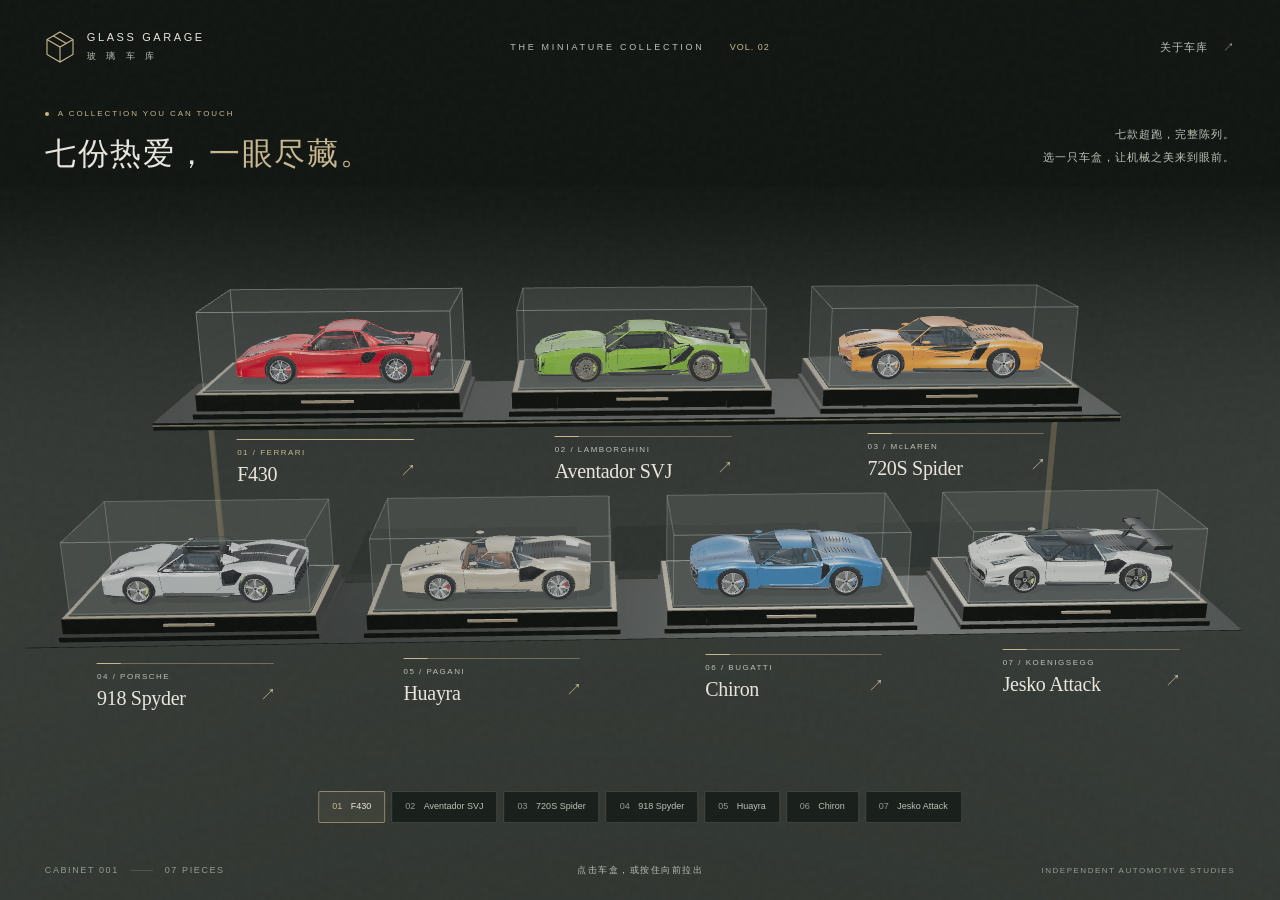
==== index.html @ 68566d53 "Publish Glass Garage v6 static website" ====
<!doctype html>
<html lang="zh-CN">
<head>
  <meta charset="utf-8"><meta name="viewport" content="width=device-width,initial-scale=1">
  <meta name="theme-color" content="#111413">
  <meta name="description" content="七辆超跑同时陈列在玻璃收藏柜。抽出任意车盒，亲手打开车门、探索机械之心与车型专属机构。">
  <title>玻璃车库 · GLASS GARAGE</title>
  <link rel="stylesheet" href="./style.css">
  <link rel="stylesheet" href="./experience.css">
  <link rel="stylesheet" href="./play.css">
  <script type="importmap">{"imports":{"three":"./vendor/three/build/three.module.js","three/addons/":"./vendor/three/examples/jsm/"}}</script>
</head>
<body data-mode="gallery">
  <main id="stage" aria-label="玻璃车盒三维收藏柜"></main>
  <div class="grain" aria-hidden="true"></div>
  <header class="topbar">
    <a class="brand" href="#" id="brand-home" aria-label="返回收藏柜"><svg width="30" height="34" viewBox="0 0 30 34" fill="none" aria-hidden="true"><path d="M15 2 28 9.5v15L15 32 2 24.5v-15L15 2Z M2 9.5 15 17l13-7.5M15 17v15M8.5 6l13 7.5" stroke="currentColor" stroke-width="1.1"/></svg><span>GLASS GARAGE<small>玻 璃 车 库</small></span></a>
    <div class="collection-title">THE MINIATURE COLLECTION <span>VOL. 02</span></div>
    <button id="about-button" class="text-button">关于车库 <span>↗</span></button>
  </header>
  <section class="intro" id="intro">
    <p class="eyebrow"><span class="live-dot"></span> A COLLECTION YOU CAN TOUCH</p>
    <h1>七份热爱，<span>一眼尽藏。</span></h1>
    <p class="intro-copy">七款超跑，完整陈列。<br>选一只车盒，让机械之美来到眼前。</p>
    <div class="intro-rule"></div>
    <p class="collection-count"><b>07</b><span>款已入藏车模<br><small>手工构建 · 自由探索</small></span></p>
  </section>
  <div id="case-labels" class="case-labels" aria-label="选择收藏车盒">
    <button class="case-label" data-car="f430" aria-label="拉出 Ferrari F430 车盒"><span class="case-number">01 / FERRARI</span><strong>F430</strong><span class="case-action">拉出车盒 <i>↗</i></span></button>
    <button class="case-label" data-car="svj" aria-label="拉出 Aventador SVJ 车盒"><span class="case-number">02 / LAMBORGHINI</span><strong>Aventador SVJ</strong><span class="case-action">拉出车盒 <i>↗</i></span></button>
  </div>
  <nav class="mobile-picker" aria-label="快捷定位收藏车盒"><button data-browse="f430" class="selected">01 <span>F430</span></button><button data-browse="svj">02 <span>Aventador SVJ</span></button></nav>
  <nav id="gallery-paging" class="gallery-paging" aria-label="选择收藏车盒" hidden><button id="page-prev" aria-label="上一辆">←</button><span id="mobile-car-name">F430</span><output id="page-status" aria-live="polite">01 / 07</output><button id="page-next" aria-label="下一辆">→</button></nav>
  <button class="mobile-pull primary" id="mobile-pull">拉出这只车盒 <span>↗</span></button>
  <section class="exhibit-heading" id="exhibit-heading" hidden>
    <button id="return-button" class="return-button">← <span>放回车盒</span></button>
    <p id="car-brand" class="eyebrow"></p><h2 id="car-title"></h2>
    <p id="car-description"></p>
    <dl class="car-facts" id="car-facts"></dl>
  </section>
  <section class="controls" id="controls" aria-label="车模交互" hidden>
    <div class="controls-heading"><span>细节，值得亲手打开。</span><button id="reset-car" class="text-button">复位 ↺</button></div>
    <div id="part-controls" class="part-controls"></div>
    <details id="motion-details" class="motion-details"><summary>慢看机构 · 拖动与暂停</summary><div class="motion-select"><label for="motion-part">观察部件</label><select id="motion-part"></select><button id="motion-pause">暂停</button></div><label class="motion-progress" for="motion-progress">开合进度 <output id="motion-value">0%</output></label><input id="motion-progress" type="range" min="0" max="100" step="0.1" value="0" aria-label="所选部件开合进度"></details>
    <div class="controls-row"><button id="light-toggle" aria-pressed="false">灯光 <span class="switch" aria-hidden="true"></span></button><button id="open-all">全部打开 ↗</button></div>
    <div class="paint-row"><span>展示配色</span><div id="paint-controls"></div></div>
  </section>
  <div class="view-controls" id="view-controls" hidden><span>观察视角</span><button data-view="hero" class="selected" aria-pressed="true">全貌</button><button data-view="side" aria-pressed="false">侧面</button><button data-view="rear" aria-pressed="false">尾部</button><button data-view="engine" aria-pressed="false">发动机</button><button data-view="cabin" aria-pressed="false">座舱</button></div>
  <nav id="experience-nav" class="experience-nav" aria-label="F430 探索方式" hidden>
    <button data-section="car" aria-pressed="true">自由赏车</button><button data-section="history" aria-pressed="false">车型故事</button><button data-section="engine" aria-pressed="false">机械之心</button><button data-section="lab" aria-pressed="false">专属玩法</button>
  </nav>
  <section id="story-panel" class="topic-panel story-panel" aria-label="F430 车型故事" hidden>
    <p class="eyebrow">THE F430 STORY</p>
    <div id="story-tabs" class="story-tabs" aria-label="故事章节"></div>
    <div class="story-meta"><span id="story-year"></span><span id="story-counter"></span></div>
    <h3 id="story-title"></h3><p id="story-copy" class="topic-copy"></p>
    <details id="story-aero" class="story-aero" data-aero-mode="drag" hidden>
      <summary>亲手切换 ALA 气流</summary>
      <div id="aero-controls" class="aero-controls" aria-label="ALA 概念工况">
        <button data-aero="drag" aria-pressed="true">低阻</button><button data-aero="downforce" aria-pressed="false">下压力</button><button data-aero="corner" aria-pressed="false">弯道</button>
      </div>
      <svg id="aero-diagram" viewBox="0 0 280 160" role="img" aria-label="ALA 气路概念示意">
        <defs><marker id="aero-arrow" viewBox="0 0 6 6" refX="5" refY="3" markerWidth="5" markerHeight="5" orient="auto"><path d="M0 0L6 3L0 6" fill="currentColor"/></marker></defs>
        <path class="aero-body" d="M45 54L76 43L126 43L159 48L213 47L237 57L237 96L213 106L159 105L126 111L76 111L45 100Z"/>
        <path class="aero-glass" d="M104 49L150 52L168 65L168 89L150 102L104 105L92 91L92 62Z"/>
        <path class="aero-wheel" d="M73 40H101M73 114H101M194 40H221M194 114H221"/>
        <path class="aero-wing" d="M224 38V116M48 53V101"/>
        <path class="aero-flow aero-front" d="M8 77H80" marker-end="url(#aero-arrow)"/>
        <path class="aero-flow aero-left" d="M172 62H262" marker-end="url(#aero-arrow)"/>
        <path class="aero-flow aero-right" d="M172 92H262" marker-end="url(#aero-arrow)"/>
        <g class="aero-load aero-load-left"><circle cx="224" cy="25" r="7"/><path d="M220 25H228M224 21V29"/></g>
        <g class="aero-load aero-load-right"><circle cx="224" cy="129" r="7"/><path d="M220 129H228M224 125V133"/></g>
        <text x="42" y="154">车头</text><text x="170" y="154">尾翼左右气路</text>
      </svg>
      <p id="aero-state" class="aero-state"></p><h4 id="aero-title"></h4><p id="aero-copy" class="topic-copy"></p>
      <p class="aero-note">俯视气路概念示意；金色 ⊕ 表示下压力作用增强。箭头不表示流速、压力或真实控制时序。尾翼主体保持固定。</p>
    </details>
    <div id="story-family" class="story-family" hidden></div>
    <div class="story-bottom"><div id="story-sources" class="topic-sources"></div><button id="story-next" class="text-button">下一章 →</button></div>
  </section>
  <div id="engine-labels" class="engine-labels" aria-label="发动机部件热点" hidden></div>
  <div id="engine-caption" class="engine-caption" hidden><span class="eyebrow">ENGINE STUDY / 01</span><p>旋转，靠近，认识它的每一次呼吸。</p></div>
  <section id="engine-panel" class="topic-panel engine-panel" aria-label="F430 发动机专题" hidden>
    <div class="engine-panel-title"><span class="eyebrow">THE MECHANICAL HEART</span><button id="engine-home-view" class="text-button">视角复位 ↺</button></div>
    <div class="engine-mode-tabs" aria-label="发动机展示模式"><button data-engine-mode="exterior" aria-pressed="true">外观鉴赏</button><button data-engine-mode="internal" aria-pressed="false">V8 工作原理</button><button data-engine-mode="assembly" aria-pressed="false">拆装台</button></div>
    <div id="engine-exterior-info">
      <h3>一台发动机，逐件认识。</h3><div id="engine-hotspot-list" class="engine-hotspot-list"></div>
      <h4 id="hotspot-title"></h4><p id="hotspot-copy" class="topic-copy"></p>
      <p class="engine-specs">90° V8 <i>·</i> 4,308 cm³ <i>·</i> 自然吸气</p>
    </div>
    <div id="engine-internal-info" hidden>
      <div class="engine-playback"><button id="engine-play" class="engine-play" aria-pressed="false">▶ 开始演示</button><label class="speed-label">演示速度<select id="engine-speed" aria-label="教学演示速度"><option value="normal">标准教学速度</option><option value="slow">慢速观察</option></select></label></div>
      <div class="angle-heading"><label for="engine-angle">曲轴转角</label><output id="engine-angle-value" for="engine-angle">0° / 720°</output></div>
      <input id="engine-angle" class="engine-angle" type="range" min="0" max="720" step="1" value="0" aria-label="曲轴转角，0 到 720 度">
      <div class="cylinder-heading"><span>选择气缸</span><span>左列 / 右列</span></div><div id="cylinder-buttons" class="cylinder-buttons"></div>
      <div id="cycle-status" class="cycle-status"><span id="cycle-dot"></span><strong id="cycle-title"></strong><span id="cycle-phase"></span></div>
      <p id="cycle-copy" class="topic-copy"></p>
      <div id="cycle-legend" class="cycle-legend"><span style="--stage-color:#f2aa54">做功</span><span style="--stage-color:#e36e70">排气</span><span style="--stage-color:#64b7ec">进气</span><span style="--stage-color:#a79aea">压缩</span></div>
      <details class="engine-learning"><summary>读懂这台 V8</summary><p>两列气缸各四个，夹角为 90°。活塞的往复运动经连杆传给曲轴；平面曲轴的曲拐位于同一平面。曲轴转两圈，每个气缸完成一次四冲程，凸轮轴转一圈。</p><p>92 mm 缸径、81 mm 行程取自车型资料。连杆长度、气缸编号与点火顺序采用教学设定；配气使用简化理想时序，颜色表示工作过程。</p></details>
      <p class="teaching-note">教学缸号与示例点火顺序 · 过程示意</p>
    </div>
    <div id="engine-assembly-info" hidden>
      <div class="assembly-heading"><p class="eyebrow">BUILD / UNDERSTAND</p><button id="assembly-reset" class="text-button">全部复位 ↺</button></div>
      <h3>亲手拆开，再装回去。</h3><p class="topic-copy">点选模块或三维部件，按结构顺序拆下，再逆序装回。</p>
      <div class="assembly-progress"><span id="assembly-count">0 / 4 已拆下</span><span id="assembly-next"></span></div>
      <div id="assembly-modules" class="assembly-modules" aria-label="拆装模块"></div>
      <h4 id="assembly-title"></h4><p id="assembly-copy" class="topic-copy"></p>
      <div class="assembly-actions"><button id="assembly-remove">拆下所选模块 ↗</button><button id="assembly-install">装回所选模块 ↙</button></div>
      <p id="assembly-message" class="assembly-message" role="status" aria-live="polite"></p>
      <div class="angle-heading"><label for="assembly-spread">展开预览 · 收拢后试转</label><output id="assembly-spread-value" for="assembly-spread">0%</output></div>
      <input id="assembly-spread" class="engine-angle" type="range" min="0" max="100" step="1" value="0" aria-label="模块展开预览">
      <button id="assembly-test" class="assembly-test">试转装配后的机构 →</button>
      <p class="teaching-note">教学模块拆装，省略紧固件及实际维修工序。部件拆下时机构暂停，装回后可进入工作原理试转。</p>
    </div>
    <div id="engine-topic-error" class="topic-error" role="status" hidden><p>发动机资产暂时没有载入，请重试。</p><button id="engine-retry" class="primary">重新载入</button></div>
    <div id="engine-topic-loading" class="topic-loading" role="status" hidden>正在准备发动机展台…</div>
    <div class="topic-sources engine-sources"><a href="https://www.allcarcentral.com/Ferrari_pdf/Ferrari_f430-2009.pdf" target="_blank" rel="noopener">参数来源 ↗</a><a href="https://kurumacatalog.com/wp-content/uploads/2021/01/2005_Ferrari_F430_catalog.pdf" target="_blank" rel="noopener">技术资料 ↗</a></div>
  </section>
  <section id="lab-panel" class="topic-panel lab-panel" aria-label="车型专属实验" hidden>
    <div class="lab-heading"><span id="lab-eyebrow" class="eyebrow">VEHICLE LAB</span><button id="lab-home-view" class="text-button">视角复位 ↺</button></div>
    <h3 id="lab-title"></h3><p id="lab-intro" class="topic-copy"></p>
    <div id="lab-topic-loading" class="topic-loading" role="status" hidden>正在准备互动机构…</div>
    <div id="lab-topic-error" class="topic-error" role="status" hidden><p>实验模块暂时没有载入，请重试。</p><button id="lab-retry" class="primary">重新载入</button></div>
    <div id="lab-ready" hidden>
      <div id="lab-controls" class="lab-controls"></div>
      <dl class="lab-readouts" id="lab-readouts" aria-label="实验反馈"></dl>
      <h4 id="lab-result-title"></h4><p id="lab-result-copy" class="topic-copy"></p>
      <div class="lab-actions"><button id="lab-play" class="engine-play" aria-pressed="false">▶ 观察运动</button><button id="lab-reset" class="text-button">实验复位 ↺</button></div>
      <p id="lab-note" class="teaching-note"></p>
      <div id="lab-sources" class="topic-sources engine-sources"></div>
    </div>
  </section>
  <div id="lab-caption" class="engine-caption" hidden><span class="eyebrow">SCHEMATIC CHASSIS / STUDY</span><p>转动视角，观察你的每一次选择。</p></div>
  <div class="pull-cue" id="pull-cue" hidden><span></span><p>向下拉出 · 松手打开</p></div>
  <div class="loading" id="loading" role="status"><span class="loading-orbit"></span><span id="loading-text">正在陈列车盒</span><small id="loading-progress"></small></div>
  <div class="notice" id="notice" role="status" aria-live="polite"></div>
  <div class="scene-error" id="scene-error" hidden><h2>车模暂时没有载入</h2><p id="error-text"></p><button id="retry-button" class="primary">重新载入</button></div>
  <footer class="bottom-bar"><span class="footer-index">CABINET 001 <i></i> <span id="footer-count">07 PIECES</span></span><span id="gesture-hint">点击车盒，或按住向前拉出</span><span class="edition">INDEPENDENT AUTOMOTIVE STUDIES</span></footer>
  <dialog id="about-dialog"><button class="dialog-close" id="close-about" aria-label="关闭">×</button><p class="eyebrow">ABOUT THE COLLECTION</p><h2>把车库，缩小成一份珍藏。</h2><p>玻璃车库是一座独立制作的互动模型收藏室。七只车盒，每辆车都有自己的机械主题。选中车盒，抽出底座；每一次旋转、开门与机构演示，都由你掌握。</p><div class="about-steps"><span><b>01</b>挑选车盒</span><span><b>02</b>拉出与揭盖</span><span><b>03</b>探索与放回</span></div><p class="about-small">模型依公开比例独立构建，属于展示性近似，并非厂方工程模型。展示配色为观赏选项。未公开的机构尺寸、轨迹和控制标定采用教学示意；各专题提供原厂资料来源。</p><a href="./credits.html" class="text-link" target="_blank" rel="noopener">模型与资料说明 ↗</a></dialog>
  <script type="module" src="./app.js"></script>
</body>
</html>
---- style.css ----
@charset "UTF-8";

:root {
  color-scheme: dark;
  --paper: #e8e5dc;
  --muted: #bdc1b6;
  --quiet: #939c91;
  --gold: #c8b78e;
  --line: rgba(205, 200, 178, .2);
  --glass: rgba(23, 29, 26, .78);
  --ease: cubic-bezier(.2, .7, .25, 1);
  font-family: "Microsoft YaHei", "PingFang SC", "Noto Sans CJK SC", Arial, sans-serif;
  font-synthesis: none;
  font-weight: 400;
  color: var(--paper);
  background: #111713;
}

*, *::before, *::after { box-sizing: border-box; }
html, body { margin: 0; width: 100%; height: 100%; overflow: hidden; }
body { font-size: 13px; -webkit-font-smoothing: antialiased; }
button, a { -webkit-tap-highlight-color: transparent; }
button { color: inherit; font: inherit; cursor: pointer; border: 0; background: transparent; padding: 0; }
button:disabled { opacity: .38; cursor: wait; }
a { color: inherit; text-decoration: none; }
button, a, dialog { outline: none; }
button:focus-visible, a:focus-visible { outline: 1px solid var(--gold); outline-offset: 6px; border-radius: 2px; }
[hidden] { display: none !important; }
::selection { color: #171d19; background: var(--gold); }

#stage { position: fixed; inset: 0; z-index: 0; touch-action: none; }
#stage canvas { display: block; width: 100%; height: 100%; outline: none; }
.grain { position: fixed; inset: 0; pointer-events: none; z-index: 1; opacity: .04; background-image: url("data:image/svg+xml,%3Csvg viewBox='0 0 160 160' xmlns='http://www.w3.org/2000/svg'%3E%3Cfilter id='n'%3E%3CfeTurbulence type='fractalNoise' baseFrequency='.88' numOctaves='3' stitchTiles='stitch'/%3E%3C/filter%3E%3Cpath fill='%23fff' filter='url(%23n)' opacity='.65' d='M0 0h160v160H0z'/%3E%3C/svg%3E"); }
.topbar { position: fixed; top: 0; left: 0; width: 100%; padding: 30px 3.5vw; display: flex; align-items: center; justify-content: space-between; z-index: 10; pointer-events: none; }
.topbar > * { pointer-events: auto; }
.brand { display: inline-flex; align-items: center; gap: 12px; font-size: 11px; font-weight: 500; letter-spacing: 2.6px; }
.brand svg { color: var(--gold); flex-shrink: 0; }
.brand small { display: block; color: var(--muted); font-size: 9px; letter-spacing: 4px; padding-top: 7px; }
.collection-title { position: absolute; left: 50%; transform: translateX(-50%); color: var(--muted); font-size: 9px; letter-spacing: 2.7px; white-space: nowrap; }
.collection-title span { color: var(--gold); margin-left: 20px; letter-spacing: 1px; }
.text-button { font-size: 11px; letter-spacing: .8px; color: var(--muted); transition: color .18s ease; }
.text-button:hover { color: var(--paper); }
.text-button > span { color: var(--gold); margin-left: 12px; }

.intro { position: absolute; left: 3.5vw; top: clamp(148px, 16vh, 200px); width: 355px; z-index: 2; pointer-events: none; transition: opacity .25s ease, transform .3s var(--ease); }
.eyebrow { color: var(--gold); font-family: Arial, sans-serif; font-size: 9px; letter-spacing: 2.2px; font-weight: 400; margin: 0; line-height: 1.6; }
.intro .eyebrow { display: flex; align-items: center; gap: 9px; font-size: 8px; letter-spacing: 1.9px; }
.live-dot { display: inline-block; width: 4px; height: 4px; border-radius: 50%; background: var(--gold); box-shadow: 0 0 10px rgba(200, 183, 142, .35); }
h1 { margin: 29px 0 24px; font-family: "Songti SC", "STSong", "SimSun", serif; font-weight: 400; font-size: clamp(36px, 3.05vw, 52px); letter-spacing: 2px; line-height: 1.47; }
h1 span { color: var(--gold); }
.intro-copy { color: var(--muted); font-size: 12px; line-height: 2.1; letter-spacing: 1.1px; margin: 0; }
.intro-rule { width: 32px; height: 1px; background: var(--gold); opacity: .6; margin: 34px 0 24px; }
.collection-count { display: flex; align-items: center; gap: 15px; margin: 0; }
.collection-count b { font: 400 40px/1 Georgia, "Times New Roman", serif; letter-spacing: -2px; }
.collection-count > span { font-size: 10px; line-height: 1.85; letter-spacing: .8px; color: #c3c5bb; }
.collection-count small { font-size: 9px; color: var(--quiet); }

.case-labels { position: fixed; inset: 0; pointer-events: none; z-index: 3; transition: opacity .2s ease; }
.case-label { position: absolute; transform: translate(-50%, 0); width: 218px; text-align: left; padding: 16px 0 12px; border-top: 1px solid rgba(200, 183, 142, .42); pointer-events: auto; transition: border-color .2s ease, color .2s ease; }
.case-label::before { position: absolute; content: ""; top: -1px; left: 0; width: 24px; height: 1px; background: var(--gold); transition: width .25s var(--ease); }
.case-label:hover { border-color: rgba(200, 183, 142, .6); }
.case-label:hover::before, .case-label:focus-visible::before { width: 100%; }
.case-number { display: block; font: 9px/1.4 Arial, sans-serif; color: var(--muted); letter-spacing: 2px; }
.case-label strong { display: block; font-family: Georgia, "Times New Roman", serif; font-weight: 400; font-size: 26px; line-height: 1.35; letter-spacing: -.3px; margin-top: 7px; }
.case-action { display: flex; align-items: center; justify-content: space-between; margin-top: 15px; color: var(--muted); font-size: 10px; letter-spacing: 1px; }
.case-action i { color: var(--gold); font: normal 18px/1 Arial, sans-serif; transition: transform .22s var(--ease); }
.case-label:hover .case-action i { transform: translate(3px, -3px); }
.case-label:hover .case-action { color: var(--paper); }
.mobile-picker, .mobile-pull { display: none; }

body:not([data-mode="gallery"]) .intro { opacity: 0; transform: translateY(-12px); }
body:not([data-mode="gallery"]) .case-labels { opacity: 0; pointer-events: none; }
body:not([data-mode="gallery"]) .case-label { pointer-events: none; }
body:not([data-mode="gallery"]) .mobile-picker, body:not([data-mode="gallery"]) .mobile-pull { opacity: 0; visibility: hidden; pointer-events: none; }

.exhibit-heading { position: absolute; z-index: 4; top: 126px; left: 3.5vw; width: min(450px, 38vw); pointer-events: none; animation: appear .35s var(--ease) both; }
.return-button { display: inline-flex; gap: 10px; align-items: center; color: var(--muted); margin-bottom: 32px; padding: 7px 0; font-size: 18px; pointer-events: auto; transition: color .18s ease; }
.return-button span { font-size: 11px; letter-spacing: 1.2px; }
.return-button:hover { color: var(--gold); }
.exhibit-heading h2 { font: 400 clamp(30px, 3.8vw, 62px)/1.15 Georgia, "Times New Roman", serif; letter-spacing: -1.8px; margin: 9px 0 13px; }
#car-description { color: var(--muted); font-size: 11px; letter-spacing: .8px; line-height: 1.9; max-width: 345px; margin: 0; }
.car-facts { display: flex; gap: 24px; margin: 24px 0 0; }
.car-facts > div { padding-right: 24px; border-right: 1px solid var(--line); }
.car-facts > div:last-child { padding-right: 0; border: 0; }
.car-facts dt { color: var(--quiet); font-size: 9px; letter-spacing: 1px; }
.car-facts dd { margin: 6px 0 0; font: 400 16px/1.3 Arial, sans-serif; letter-spacing: .5px; }
.car-facts dd small { margin-left: 4px; color: var(--quiet); font-size: 9px; }

.controls { position: absolute; z-index: 6; right: 3.5vw; bottom: 152px; width: 266px; padding: 21px 19px 17px; border: 1px solid rgba(205, 200, 178, .15); border-top-color: rgba(205, 200, 178, .33); border-radius: 3px; background: var(--glass); box-shadow: 0 16px 40px rgba(0, 0, 0, .12); backdrop-filter: blur(22px); animation: appear .3s var(--ease) both; }
.controls-heading { display: flex; align-items: center; justify-content: space-between; gap: 8px; padding-bottom: 17px; color: #d6d6c9; font-size: 11px; letter-spacing: .3px; }
.controls-heading .text-button { color: var(--quiet); font-size: 10px; letter-spacing: 0; }
.part-controls { display: grid; grid-template-columns: 1fr 1fr; gap: 7px; }
.part-controls button { position: relative; display: flex; align-items: center; justify-content: space-between; gap: 7px; min-height: 39px; padding: 10px 9px; border: 1px solid rgba(205, 200, 178, .14); border-radius: 2px; text-align: left; font-size: 10px; color: var(--muted); transition: color .18s ease, background-color .18s ease, border-color .18s ease; }
.part-controls button > i { color: var(--gold); font: normal 13px/1 Arial, sans-serif; flex-shrink: 0; }
.part-controls button:hover { border-color: rgba(200, 183, 142, .5); color: var(--paper); }
.part-controls button[aria-pressed="true"], .part-controls button.active, .part-controls button.open { background: rgba(200, 183, 142, .11); border-color: rgba(200, 183, 142, .6); color: var(--gold); }
.part-controls button > span:last-child:not(:first-child) { float: right; color: var(--gold); }
.part-controls button > small { display: block; color: var(--quiet); font-size: 8px; margin-top: 4px; }
.controls-row { display: grid; grid-template-columns: 1fr 1fr; gap: 8px; margin-top: 11px; padding-bottom: 17px; border-bottom: 1px solid var(--line); }
.controls-row button { min-height: 29px; display: flex; align-items: center; justify-content: space-between; font-size: 10px; color: var(--muted); padding: 4px 2px; transition: color .18s ease; }
.controls-row button:hover { color: var(--paper); }
.controls-row #open-all { justify-content: flex-end; }
.switch { width: 23px; height: 12px; border: 1px solid #697164; border-radius: 10px; position: relative; transition: background-color .2s ease, border-color .2s ease; }
.switch::after { content: ""; position: absolute; width: 6px; height: 6px; left: 2px; top: 2px; border-radius: 50%; background: #8b9486; transition: transform .2s var(--ease), background-color .2s ease; }
[aria-pressed="true"] .switch { border-color: var(--gold); background: rgba(200, 183, 142, .15); }
[aria-pressed="true"] .switch::after { transform: translateX(10px); background: var(--gold); }
.paint-row { display: flex; align-items: center; justify-content: space-between; margin-top: 15px; }
.paint-row > span { color: var(--quiet); font-size: 10px; }
#paint-controls { display: flex; align-items: center; gap: 10px; }
#paint-controls button { width: 17px; height: 17px; border-radius: 50%; background: var(--paint, var(--swatch, #afb7ac)); border: 2px solid rgba(0, 0, 0, .3); outline-offset: 3px; transition: outline-color .2s ease, transform .2s ease; }
#paint-controls button:hover { transform: scale(1.12); }
#paint-controls button.selected, #paint-controls button[aria-pressed="true"] { outline: 1px solid var(--gold); }
.view-controls { position: absolute; z-index: 5; bottom: 98px; left: 3.5vw; display: flex; align-items: center; gap: 7px; animation: appear .3s var(--ease) both; }
.view-controls > span { color: var(--quiet); font-size: 10px; letter-spacing: 1px; margin-right: 10px; }
.view-controls button { color: var(--muted); font-size: 10px; letter-spacing: .5px; padding: 9px 12px; border: 1px solid transparent; border-radius: 2px; transition: color .18s ease, border-color .18s ease, background-color .18s ease; }
.view-controls button:hover { color: var(--paper); background: rgba(220, 216, 194, .04); }
.view-controls button.selected, .view-controls button[aria-pressed="true"] { border-color: rgba(200, 183, 142, .4); color: var(--gold); background: rgba(20, 27, 22, .35); }

.loading { position: absolute; left: 50%; top: 112px; transform: translateX(-50%); z-index: 15; display: inline-flex; align-items: center; gap: 11px; padding: 11px 16px; border: 1px solid var(--line); border-radius: 30px; background: rgba(18, 25, 20, .88); backdrop-filter: blur(12px); white-space: nowrap; color: var(--muted); font-size: 10px; letter-spacing: .8px; }
.loading-orbit { width: 10px; height: 10px; border-radius: 50%; border: 1px solid rgba(200, 183, 142, .2); border-top-color: var(--gold); animation: orbit 1.1s linear infinite; }
#loading-progress { color: var(--gold); font-size: 9px; font-variant-numeric: tabular-nums; }
.notice { position: absolute; left: 50%; bottom: 79px; transform: translate(-50%, 5px); z-index: 20; max-width: min(550px, calc(100% - 40px)); color: var(--paper); font-size: 11px; line-height: 1.75; letter-spacing: .4px; text-align: center; padding: 9px 17px; border: 1px solid var(--line); border-radius: 3px; background: rgba(20, 27, 22, .92); backdrop-filter: blur(14px); opacity: 0; pointer-events: none; transition: opacity .2s ease, transform .2s var(--ease); }
.notice.visible { opacity: 1; transform: translate(-50%, 0); }
.pull-cue { position: absolute; z-index: 12; left: 50%; bottom: 140px; transform: translateX(-50%); text-align: center; pointer-events: none; }
.pull-cue > span { display: block; width: 1px; height: 30px; background: linear-gradient(transparent, var(--gold)); margin: 0 auto 12px; }
.pull-cue p { font-size: 10px; letter-spacing: 2px; color: var(--gold); }
.scene-error { position: absolute; inset: 50% auto auto 50%; transform: translate(-50%, -50%); z-index: 30; width: min(460px, calc(100% - 40px)); padding: 36px; background: rgba(19, 26, 21, .97); border: 1px solid var(--line); text-align: center; border-radius: 3px; }
.scene-error h2 { font: 400 23px/1.6 "Songti SC", "SimSun", serif; }
.scene-error p { color: var(--muted); line-height: 1.9; font-size: 12px; overflow-wrap: anywhere; }
.primary { min-height: 43px; padding: 12px 20px; border: 1px solid var(--gold); color: var(--gold); background: rgba(200, 183, 142, .07); letter-spacing: 1px; border-radius: 2px; transition: background-color .18s ease, color .18s ease; }
.primary:hover { color: #171d19; background: var(--gold); }

.bottom-bar { position: fixed; bottom: 0; left: 0; z-index: 4; width: 100%; display: flex; align-items: center; justify-content: space-between; padding: 25px 3.5vw; pointer-events: none; color: var(--quiet); font-size: 9px; letter-spacing: 1.5px; }
.footer-index { display: inline-flex; align-items: center; gap: 12px; font-family: Arial, sans-serif; letter-spacing: 1.6px; }
.footer-index i { width: 22px; height: 1px; background: var(--line); }
#gesture-hint { position: absolute; left: 50%; transform: translateX(-50%); font-size: 10px; letter-spacing: 1.5px; color: var(--muted); white-space: nowrap; }
.edition { font-family: Arial, sans-serif; font-size: 8px; letter-spacing: 1.5px; }

dialog { color: var(--paper); width: min(560px, calc(100% - 32px)); padding: 45px 42px 36px; border: 1px solid rgba(200, 183, 142, .3); border-radius: 4px; background: #1a211c; box-shadow: 0 24px 100px rgba(0, 0, 0, .45); }
dialog::backdrop { background: rgba(5, 10, 7, .74); backdrop-filter: blur(10px); }
.dialog-close { position: absolute; top: 14px; right: 16px; width: 28px; height: 28px; color: var(--muted); font: 300 25px/1 Arial, sans-serif; }
.dialog-close:hover { color: var(--paper); }
dialog h2 { font: 400 26px/1.6 "Songti SC", "STSong", "SimSun", serif; letter-spacing: 1px; margin: 20px 0 18px; }
dialog p:not(.eyebrow) { color: var(--muted); font-size: 12px; line-height: 2; letter-spacing: .3px; }
.about-steps { display: flex; justify-content: space-between; padding: 20px 0; margin: 22px 0; border-top: 1px solid var(--line); border-bottom: 1px solid var(--line); }
.about-steps span { font-size: 10px; color: #c8cbbf; }
.about-steps b { display: block; color: var(--gold); font: 400 23px/1 Georgia, serif; margin-bottom: 10px; }
dialog .about-small { font-size: 10px !important; color: var(--quiet) !important; }
.text-link { display: inline-block; font-size: 10px; color: var(--gold); margin-top: 12px; padding-bottom: 5px; border-bottom: 1px solid rgba(200, 183, 142, .3); }
.text-link:hover { border-color: var(--gold); }

@keyframes orbit { to { transform: rotate(360deg); } }
@keyframes appear { from { opacity: 0; transform: translateY(8px); } to { opacity: 1; transform: translateY(0); } }

@media (max-width: 1200px) {
  .collection-title { font-size: 8px; letter-spacing: 1.7px; }
  .collection-title span { margin-left: 12px; }
  .intro { width: 300px; }
  .intro .eyebrow { font-size: 7px; letter-spacing: 1.5px; }
  .case-label { width: 185px; }
  .case-label strong { font-size: 23px; }
  .controls { right: 26px; width: 247px; bottom: 122px; }
  .exhibit-heading { left: 30px; }
  .edition { display: none; }
  .view-controls { bottom: 94px; gap: 3px; }
  .view-controls > span { margin-right: 5px; }
}

@media (max-height: 780px) and (min-width: 761px) {
  .topbar { padding-top: 23px; }
  .intro { top: 122px; }
  h1 { font-size: 37px; margin-top: 20px; margin-bottom: 18px; }
  .intro-rule { margin-top: 23px; margin-bottom: 18px; }
  .collection-count b { font-size: 33px; }
  .exhibit-heading { top: 100px; }
  .return-button { margin-bottom: 20px; }
  .exhibit-heading h2 { font-size: 42px; }
  .car-facts { margin-top: 16px; }
  .controls { bottom: 98px; }
  .view-controls { bottom: 72px; }
  .loading { top: 85px; }
  .bottom-bar { padding-top: 19px; padding-bottom: 19px; }
}

@media (max-width: 760px) {
  .topbar { padding: 24px 22px; }
  .brand { gap: 9px; font-size: 9px; letter-spacing: 2px; }
  .brand svg { width: 23px; height: 27px; }
  .brand small { font-size: 8px; letter-spacing: 3px; padding-top: 5px; }
  .collection-title { display: none; }
  .topbar .text-button { font-size: 10px; letter-spacing: .4px; }
  .text-button > span { margin-left: 4px; }
  .intro { left: 25px; top: 127px; width: calc(100% - 50px); }
  .intro .eyebrow { font-size: 7px; letter-spacing: 1.6px; }
  h1 { font-size: clamp(29px, 7.8vw, 40px); line-height: 1.45; margin: 21px 0 15px; letter-spacing: 1px; }
  .intro-copy { font-size: 10px; line-height: 1.95; letter-spacing: .7px; }
  .intro-rule, .collection-count { display: none; }
  .case-labels { display: none; }
  .mobile-picker { display: flex; position: absolute; z-index: 5; bottom: 156px; left: 50%; transform: translateX(-50%); gap: 7px; white-space: nowrap; transition: opacity .2s ease, visibility .2s ease; }
  .mobile-picker button { color: var(--quiet); font: 9px/1.3 Arial, sans-serif; padding: 9px 13px; border: 1px solid rgba(205, 200, 178, .18); border-radius: 20px; background: rgba(20, 27, 22, .6); transition: color .18s ease, border-color .18s ease, background-color .18s ease; }
  .mobile-picker button span { font-size: 10px; color: var(--muted); margin-left: 6px; }
  .mobile-picker button.selected { color: var(--gold); border-color: rgba(200, 183, 142, .6); background: rgba(200, 183, 142, .06); }
  .mobile-picker button.selected span { color: var(--paper); }
  .mobile-pull { display: flex; align-items: center; justify-content: space-between; position: absolute; z-index: 5; left: 50%; bottom: 95px; transform: translateX(-50%); width: 230px; min-height: 42px; padding: 12px 17px; font-size: 11px; transition: opacity .2s ease, visibility .2s ease, background-color .18s ease; background: rgba(20, 27, 22, .55); }
  .mobile-pull span { font-size: 16px; }
  .exhibit-heading { left: 23px; top: 98px; width: calc(100% - 46px); }
  .return-button { font-size: 16px; margin-bottom: 16px; padding: 4px 0; }
  .return-button span { font-size: 10px; }
  .exhibit-heading .eyebrow { font-size: 8px; letter-spacing: 2px; }
  .exhibit-heading h2 { font-size: clamp(31px, 8.5vw, 43px); letter-spacing: -1px; margin: 7px 0; }
  #car-description { font-size: 10px; line-height: 1.8; max-width: 310px; }
  .car-facts { gap: 15px; margin-top: 14px; }
  .car-facts > div { padding-right: 15px; }
  .car-facts dt { font-size: 8px; }
  .car-facts dd { font-size: 13px; margin-top: 4px; }
  .car-facts dd small { font-size: 8px; }
  .controls { right: 16px; bottom: 65px; width: calc(100% - 32px); max-height: 211px; overflow: auto; padding: 12px 14px 11px; border-color: rgba(205, 200, 178, .16); background: rgba(19, 27, 21, .88); }
  .controls-heading { padding-bottom: 10px; font-size: 10px; }
  .controls-heading .text-button { font-size: 9px; }
  .part-controls { grid-template-columns: 1fr 1fr; gap: 6px; }
  .part-controls button { min-height: 30px; padding: 7px 9px; font-size: 11px; }
  .controls-row { margin-top: 7px; padding-bottom: 7px; }
  .controls-row button { min-height: 21px; font-size: 10px; }
  .paint-row { margin-top: 9px; }
  .paint-row > span { font-size: 9px; }
  #paint-controls { gap: 11px; }
  #paint-controls button { width: 15px; height: 15px; }
  .view-controls { bottom: 291px; left: 50%; transform: translateX(-50%); width: max-content; max-width: calc(100% - 32px); gap: 1px; padding: 4px; border: 1px solid rgba(205, 200, 178, .14); background: rgba(19, 27, 21, .65); backdrop-filter: blur(10px); border-radius: 3px; animation: none; }
  .view-controls > span { display: none; }
  .view-controls button { font-size: 10px; padding: 7px 11px; }
  .loading { top: 83px; padding: 8px 13px; font-size: 9px; gap: 8px; }
  .notice { bottom: 247px; font-size: 10px; line-height: 1.6; padding: 4px 10px; width: max-content; max-width: calc(100% - 32px); }
  body[data-mode="gallery"] .notice { bottom: 207px; }
  .pull-cue { bottom: 210px; }
  .bottom-bar { padding: 20px 22px; font-size: 8px; letter-spacing: 1px; }
  .footer-index { gap: 6px; font-size: 7px; letter-spacing: .8px; }
  .footer-index i { width: 11px; }
  #gesture-hint { position: static; transform: none; font-size: 8px; letter-spacing: .4px; max-width: 53%; white-space: normal; text-align: right; line-height: 1.6; }
  dialog { padding: 36px 25px 29px; }
  dialog h2 { font-size: 23px; line-height: 1.6; }
  dialog p:not(.eyebrow) { font-size: 11px; }
  .about-steps { gap: 12px; }
  .about-steps span { font-size: 9px; }
  .about-steps b { font-size: 21px; }
}

@media (max-width: 760px) and (max-height: 740px) {
  .intro { top: 109px; }
  h1 { margin-top: 15px; margin-bottom: 11px; font-size: 29px; }
  .intro-copy { font-size: 9px; }
  .mobile-picker { bottom: 136px; }
  .mobile-pull { bottom: 80px; }
  .exhibit-heading { top: 88px; }
  .return-button { margin-bottom: 9px; }
  .exhibit-heading h2 { font-size: 31px; }
  #car-description, .car-facts { display: none; }
  .controls { bottom: 52px; max-height: 197px; }
  .view-controls { bottom: 263px; }
  .notice { bottom: 232px; }
  .bottom-bar { padding-top: 16px; padding-bottom: 16px; }
}

@media (prefers-reduced-motion: reduce) {
  *, *::before, *::after { animation-duration: .01ms !important; animation-iteration-count: 1 !important; transition-duration: .01ms !important; scroll-behavior: auto !important; }
  .loading-orbit { border-color: var(--gold); }
}

/* Seven models share one small, paged cabinet. */
.motion-details { margin-top:11px; padding-top:10px; border-top:1px solid var(--line); color:var(--muted); font-size:10px; }
.motion-details summary { cursor:pointer; color:var(--gold); }
.motion-select { display:flex; align-items:center; gap:7px; margin:12px 0; }
.motion-select select { width:100px; flex:1; background:#1d251f; color:var(--paper); border:1px solid var(--line); font:inherit; padding:5px; }
.motion-select button { border:1px solid var(--line); padding:6px; }
.motion-progress { display:flex; justify-content:space-between; }
#motion-progress { width:100%; accent-color:var(--gold); height:20px; }
.mobile-picker { display:flex; position:fixed; z-index:5; left:3.5vw; bottom:94px; gap:5px; max-width:calc(100% - 215px); overflow-x:auto; scrollbar-width:thin; scrollbar-color:#58604f transparent; padding:3px 0 8px; }
.mobile-picker button { flex-shrink:0; color:var(--quiet); padding:9px 11px; border:1px solid var(--line); border-radius:2px; background:rgba(20,27,22,.80); font:9px/1.3 Arial,sans-serif; white-space:nowrap; }
.mobile-picker button span { color:var(--muted); margin-left:6px; }
.mobile-picker button.selected { color:var(--gold); border-color:rgba(200,183,142,.6); background:rgba(200,183,142,.08); }
.mobile-picker button.selected span { color:var(--paper); }
.gallery-paging { position:fixed; right:3.5vw; bottom:102px; z-index:6; display:flex; gap:12px; align-items:center; color:var(--muted); font:10px/1 Arial,sans-serif; }
.gallery-paging button { width:34px; height:34px; border:1px solid var(--line); border-radius:50%; color:var(--gold); font-size:16px; background:rgba(20,27,22,.7); }
.gallery-paging button:disabled { opacity:.25; cursor:default; }
#mobile-car-name { display:none; }
body:not([data-mode="gallery"]) .gallery-paging { opacity:0; visibility:hidden; pointer-events:none; }
@media (max-width:760px) {
  .mobile-picker { left:20px; right:20px; bottom:151px; transform:none; max-width:none; padding-bottom:7px; }
  .mobile-picker button { border-radius:18px; min-height:35px; }
  .gallery-paging { left:22px; right:22px; bottom:207px; justify-content:space-between; gap:8px; }
  #mobile-car-name { display:block; font:18px/1.2 Georgia,serif; color:var(--paper); margin-right:auto; }
  #page-status { font-size:9px; }
  .gallery-paging button { width:32px; height:32px; }
  .mobile-pull { bottom:95px; }
}
@media (max-width:760px) and (max-height:740px) {
  .mobile-picker { bottom:126px; }
  .gallery-paging { bottom:181px; }
  .mobile-pull { bottom:73px; }
}

/* The desktop collection is one cabinet: three upper cases, four lower cases. */
@media (min-width: 761px) {
  .intro { top: 108px; width: 93vw; }
  .intro h1 { margin: 12px 0 0; font-size: clamp(30px, 2.45vw, 42px); line-height: 1.35; letter-spacing: 1.8px; }
  .intro-copy { position: absolute; right: 0; top: 15px; text-align: right; font-size: 11px; letter-spacing: 1px; }
  .intro-rule, .collection-count { display: none; }
  .case-label { width: clamp(168px, 13.8vw, 220px); padding: 7px 0 5px; }
  .case-number { font-size: 8px; line-height: 1.4; letter-spacing: 1.5px; }
  .case-label strong { font-size: 20px; line-height: 1.2; margin-top: 4px; padding-right: 20px; white-space: nowrap; }
  .case-action { position: absolute; right: 0; top: 23px; margin: 0; width: 15px; font-size: 0; }
  .case-action i { font-size: 16px; }
  .case-label.located { border-top-color: rgba(200,183,142,.75); }
  .case-label.located::before { width: 100%; }
  .case-label.located .case-number { color: var(--gold); }
  .mobile-picker { left: 50%; transform: translateX(-50%); bottom: 72px; max-width: calc(100% - 70px); gap: 6px; padding: 3px 0 5px; }
  .mobile-picker button { padding: 9px 13px; }
  .gallery-paging { display: none; }
  body[data-mode="gallery"] #gesture-hint { font-size: 9px; }
}
@media (min-width: 761px) and (max-height: 780px) {
  .intro { top: 100px; }
  .intro h1 { font-size: 30px; }
  .intro-copy { top: 12px; font-size: 10px; }
}
---- experience.css ----
@charset "UTF-8";

/* Vehicle stories and mechanical studies extend the collection room. */
body[data-vehicle="svj"] .topic-panel,
body[data-vehicle="svj"] .experience-nav,
body[data-vehicle="svj"] .engine-labels { --gold: #bdd58d; }
.story-aero { margin-top: 20px; padding-top: 15px; border-top: 1px solid var(--line); }
.story-aero summary { color: var(--gold); font-size: 12px; cursor: pointer; min-height: 30px; }
.aero-controls { display: grid; grid-template-columns: repeat(3, 1fr); gap: 6px; margin-top: 10px; }
.aero-controls button { border: 1px solid var(--line); min-height: 32px; color: var(--muted); font-size: 11px; border-radius: 2px; }
.aero-controls button[aria-pressed="true"] { color: var(--gold); border-color: var(--gold); background: rgba(189,213,141,.08); }
#aero-diagram { display: block; width: 100%; margin-top: 12px; overflow: visible; }
.aero-body { fill: #313e2f; stroke: #7f9272; stroke-width: 1; }
.aero-glass { fill: #1a251f; stroke: #586b54; }
.aero-wheel { fill: none; stroke: #131c15; stroke-width: 8; }
.aero-wing { fill: none; stroke: #c3d39e; stroke-width: 4; }
.aero-flow, .aero-load { fill: none; stroke: currentColor; stroke-width: 2; color: #bbd58f; }
.aero-load { color: #e3b679; }
.aero-flow { stroke-dasharray: 5 3; }
#aero-diagram text { fill: #a5b19c; font-size: 9px; }
.aero-state { color: var(--gold); font-size: 10px; text-align: center; }
.topic-panel .story-aero h4 { margin-top: 14px; }
.aero-note { color: var(--quiet); font-size: 10px; line-height: 1.8; margin-top: 12px; }
[data-aero-mode="drag"] .aero-load,
[data-aero-mode="downforce"] .aero-flow,
[data-aero-mode="corner"] .aero-front,
[data-aero-mode="corner"] .aero-right,
[data-aero-mode="corner"] .aero-load-left { opacity: .1; }
.experience-nav {
  position: absolute;
  z-index: 8;
  top: 418px;
  left: 3.5vw;
  display: flex;
  align-items: center;
  gap: 2px;
  padding: 4px;
  border: 1px solid rgba(200, 183, 142, .24);
  border-radius: 3px;
  background: rgba(19, 27, 22, .75);
  backdrop-filter: blur(16px);
}
.experience-nav button {
  position: relative;
  min-height: 35px;
  padding: 9px 13px;
  color: var(--muted);
  font-size: 11px;
  letter-spacing: .5px;
  border: 1px solid transparent;
  border-radius: 2px;
  white-space: nowrap;
  transition: color .18s ease, background-color .18s ease, border-color .18s ease;
}
.experience-nav button:hover { color: var(--paper); background: rgba(200, 183, 142, .05); }
.experience-nav button[aria-pressed="true"] { color: var(--gold); border-color: rgba(200, 183, 142, .32); background: rgba(200, 183, 142, .08); }
.experience-nav button span { margin-left: 4px; opacity: .75; }
.experience-nav button[hidden] { display: none; }

body:is([data-section="history"], [data-section="engine"], [data-section="lab"]) .exhibit-heading { top: 118px; }
body:is([data-section="history"], [data-section="engine"], [data-section="lab"]) .exhibit-heading .return-button { margin-bottom: 19px; }
body:is([data-section="history"], [data-section="engine"], [data-section="lab"]) .exhibit-heading h2 { font-size: 46px; margin-top: 7px; margin-bottom: 10px; }
body:is([data-section="history"], [data-section="engine"], [data-section="lab"]) .car-facts { display: none; }
body:is([data-section="history"], [data-section="engine"], [data-section="lab"]) .experience-nav { top: 312px; }

.topic-panel {
  position: absolute;
  z-index: 7;
  right: 3.5vw;
  width: 340px;
  padding: 25px 24px 21px;
  border: 1px solid rgba(205, 200, 178, .19);
  border-top-color: rgba(200, 183, 142, .43);
  border-radius: 3px;
  background: rgba(20, 28, 23, .91);
  box-shadow: 0 18px 45px rgba(0, 0, 0, .12);
  backdrop-filter: blur(22px);
  overflow-x: hidden;
  overflow-y: auto;
  overscroll-behavior: contain;
  scrollbar-width: thin;
  scrollbar-color: rgba(200, 183, 142, .42) transparent;
  animation: topic-enter .25s var(--ease) both;
}
.topic-panel::-webkit-scrollbar { width: 5px; }
.topic-panel::-webkit-scrollbar-thumb { background: rgba(200, 183, 142, .38); border-radius: 8px; }
.topic-panel h3 { color: var(--paper); font: 400 25px/1.5 "Songti SC", "STSong", "SimSun", serif; letter-spacing: .6px; margin: 17px 0 13px; }
.topic-panel h4 { font-size: 15px; line-height: 1.55; font-weight: 500; color: var(--paper); margin: 22px 0 9px; }
.topic-panel .topic-copy { font-size: 13px; color: #c4c8bc; line-height: 1.95; letter-spacing: .2px; margin: 0; }
.topic-panel .eyebrow { font-size: 9px; letter-spacing: 1.8px; }
.topic-panel button:focus-visible, .topic-panel a:focus-visible, .experience-nav button:focus-visible { outline-offset: 3px; }
.topic-panel input:focus-visible, .topic-panel select:focus-visible, .topic-panel summary:focus-visible { outline: 1px solid var(--gold); outline-offset: 4px; }

.story-panel { top: 180px; max-height: calc(100vh - 265px); }
.story-tabs { display: grid; grid-template-columns: repeat(3, minmax(0, 1fr)); gap: 5px; margin: 22px 0 24px; }
.story-tabs button {
  min-width: 0;
  min-height: 47px;
  padding: 9px 7px;
  border: 1px solid rgba(205, 200, 178, .18);
  border-radius: 2px;
  color: var(--muted);
  font-size: 11px;
  line-height: 1.6;
  text-align: left;
  transition: color .18s ease, border-color .18s ease, background-color .18s ease;
}
.story-tabs button :is(b, small, span:first-child:not(:last-child)) { display: block; font: 400 10px/1.3 Arial, sans-serif; color: var(--gold); letter-spacing: 1px; margin-bottom: 5px; }
.story-tabs button:hover { color: var(--paper); border-color: rgba(200, 183, 142, .45); }
.story-tabs button:is([aria-pressed="true"], [aria-selected="true"], .active, .selected) { color: var(--paper); background: rgba(200, 183, 142, .1); border-color: rgba(200, 183, 142, .6); }
.story-meta { display: flex; align-items: center; justify-content: space-between; gap: 12px; color: var(--gold); font: 11px/1.5 Arial, sans-serif; letter-spacing: 1.4px; }
#story-counter { color: var(--quiet); font-size: 10px; }
.story-family { display: flex; align-items: center; justify-content: space-between; gap: 7px; padding: 19px 0; margin-top: 21px; border-top: 1px solid var(--line); border-bottom: 1px solid var(--line); }
.story-family .family-node, .story-family > div { flex: 1 1 0; min-width: 0; text-align: center; color: var(--muted); font-size: 11px; line-height: 1.6; }
.story-family :is(strong, b) { display: block; font: 400 16px/1.3 Georgia, "Times New Roman", serif; color: var(--paper); margin-bottom: 4px; }
.story-family :is(small, .family-year) { display: block; font: 9px/1.5 Arial, sans-serif; color: var(--quiet); margin-top: 4px; }
.story-family .family-node.current { color: var(--gold); }
.story-family .current :is(strong, b) { color: var(--gold); }
.story-family .family-arrow { flex: 0 0 auto; font: 13px/1 Arial, sans-serif; color: var(--quiet); }
.story-bottom { display: flex; align-items: flex-end; justify-content: space-between; gap: 15px; margin-top: 26px; padding-top: 16px; border-top: 1px solid var(--line); }
.story-bottom .text-button { min-height: 30px; flex-shrink: 0; color: var(--gold); font-size: 11px; }
.topic-sources { display: flex; flex-wrap: wrap; gap: 7px 13px; font-size: 10px; color: #a5ae9e; line-height: 1.8; }
.topic-sources a { border-bottom: 1px solid rgba(200, 183, 142, .18); transition: color .18s ease, border-color .18s ease; }
.topic-sources a:hover { color: var(--gold); border-bottom-color: var(--gold); }

.engine-panel { top: 154px; max-height: min(70vh, calc(100vh - 234px)); width: 352px; padding: 23px 22px 19px; }
.engine-panel-title { display: flex; align-items: center; justify-content: space-between; gap: 10px; }
.engine-panel-title .eyebrow { font-size: 8px; letter-spacing: 1.4px; }
.engine-panel-title .text-button { font-size: 10px; letter-spacing: 0; white-space: nowrap; }
.engine-mode-tabs { display: grid; grid-template-columns: 1fr 1fr; padding: 4px; margin-top: 21px; border: 1px solid var(--line); border-radius: 3px; gap: 3px; background: rgba(10, 17, 12, .22); }
.engine-mode-tabs button { min-height: 36px; padding: 8px 6px; color: var(--muted); font-size: 12px; border-radius: 2px; border: 1px solid transparent; transition: color .18s ease, border-color .18s ease, background-color .18s ease; }
.engine-mode-tabs button:hover { color: var(--paper); }
.engine-mode-tabs button[aria-pressed="true"] { color: var(--gold); border-color: rgba(200, 183, 142, .35); background: rgba(200, 183, 142, .09); }
.engine-panel h3 { font-size: 22px; margin-top: 23px; }
.engine-hotspot-list { display: grid; grid-template-columns: 1fr 1fr; gap: 7px; margin-top: 17px; }
.engine-hotspot-list button { min-width: 0; min-height: 37px; display: flex; align-items: center; gap: 7px; padding: 8px; border: 1px solid rgba(205, 200, 178, .17); border-radius: 2px; font-size: 11px; color: var(--muted); text-align: left; transition: border-color .18s ease, background-color .18s ease, color .18s ease; }
.engine-hotspot-list button :is(b, i, .hotspot-number) { flex-shrink: 0; font: normal 10px/1 Arial, sans-serif; color: var(--gold); }
.engine-hotspot-list button:hover { color: var(--paper); border-color: rgba(200, 183, 142, .4); }
.engine-hotspot-list button:is([aria-pressed="true"], .active, .selected) { color: var(--gold); border-color: rgba(200, 183, 142, .55); background: rgba(200, 183, 142, .08); }
.engine-specs { color: var(--gold); font: 10px/1.8 Arial, "Microsoft YaHei", sans-serif; letter-spacing: .5px; margin: 20px 0 0; }
.engine-specs i { font-style: normal; padding: 0 5px; color: var(--quiet); }
.engine-sources { padding-top: 15px; margin-top: 23px; border-top: 1px solid var(--line); }

.engine-labels { position: fixed; inset: 0; z-index: 5; pointer-events: none; }
.engine-labels button { position: absolute; transform: translate(-50%, -50%); display: inline-flex; align-items: center; gap: 7px; max-width: 190px; color: var(--paper); pointer-events: auto; white-space: nowrap; font-size: 10px; letter-spacing: .4px; padding: 5px; text-shadow: 0 1px 8px rgba(0, 0, 0, .75); }
.engine-labels button::after { content: ''; position: absolute; left: 50%; top: 50%; width: var(--leader-length, 0px); height: 1px; background: rgba(200, 183, 142, .65); transform: rotate(var(--leader-angle, 0rad)); transform-origin: 0 50%; pointer-events: none; z-index: -1; }
.engine-labels button::before { content: ''; position: absolute; left: calc(50% + var(--leader-dx, 0px)); top: calc(50% + var(--leader-dy, 0px)); width: 4px; height: 4px; border-radius: 50%; background: var(--gold); transform: translate(-50%, -50%); opacity: var(--leader-opacity, 0); pointer-events: none; }
.engine-labels button :is(b, i, .hotspot-number, span:first-child:not(:last-child)) { display: inline-flex; flex: 0 0 23px; align-items: center; justify-content: center; width: 23px; height: 23px; border: 1px solid rgba(200, 183, 142, .75); border-radius: 50%; background: rgba(16, 25, 18, .86); box-shadow: 0 0 0 3px rgba(200, 183, 142, .04); font: normal 10px/1 Arial, sans-serif; color: var(--gold); transition: color .18s ease, background-color .18s ease, box-shadow .18s ease; }
.engine-labels button span:last-child { padding: 5px 7px; border-radius: 2px; background: rgba(16, 25, 18, .79); }
.engine-labels button:hover :is(b, i, .hotspot-number, span:first-child:not(:last-child)), .engine-labels button[aria-pressed="true"] :is(b, i, .hotspot-number, span:first-child:not(:last-child)) { color: #18211a; background: var(--gold); box-shadow: 0 0 0 4px rgba(200, 183, 142, .12); }
.engine-caption { position: absolute; z-index: 3; bottom: 109px; left: 3.5vw; pointer-events: none; }
.engine-caption .eyebrow { font-size: 8px; letter-spacing: 2px; }
.engine-caption p { color: var(--muted); font-size: 11px; letter-spacing: .5px; margin: 12px 0 0; }

.engine-playback { display: flex; align-items: flex-end; justify-content: space-between; gap: 12px; margin-top: 23px; }
.engine-play { flex-shrink: 0; min-height: 39px; padding: 10px 12px; border: 1px solid rgba(200, 183, 142, .55); border-radius: 2px; color: var(--gold); font-size: 12px; letter-spacing: .3px; background: rgba(200, 183, 142, .08); transition: background-color .18s ease, border-color .18s ease; }
.engine-play:hover { background: rgba(200, 183, 142, .16); border-color: var(--gold); }
.engine-play[aria-pressed="true"] { background: rgba(200, 183, 142, .13); }
.speed-label { min-width: 0; display: grid; gap: 6px; color: var(--muted); font-size: 10px; }
.speed-label select { min-width: 0; width: 143px; max-width: 100%; min-height: 31px; padding: 5px 20px 5px 8px; font: inherit; font-size: 11px; color: var(--paper); background-color: #263127; border: 1px solid rgba(205, 200, 178, .22); border-radius: 2px; cursor: pointer; }
.angle-heading { display: flex; align-items: center; justify-content: space-between; gap: 10px; margin-top: 23px; font-size: 11px; color: var(--muted); }
.angle-heading output { color: var(--gold); font: 11px/1.5 Arial, sans-serif; font-variant-numeric: tabular-nums; letter-spacing: .5px; }
.engine-angle { display: block; width: 100%; height: 25px; margin: 8px 0 0; padding: 0; cursor: ew-resize; accent-color: var(--gold); background: transparent; -webkit-appearance: none; appearance: none; }
.engine-angle::-webkit-slider-runnable-track { height: 3px; border-radius: 3px; background: rgba(200, 183, 142, .34); }
.engine-angle::-webkit-slider-thumb { width: 14px; height: 14px; margin-top: -5.5px; border: 2px solid #283329; border-radius: 50%; box-shadow: 0 0 0 1px var(--gold); background: var(--gold); -webkit-appearance: none; appearance: none; }
.engine-angle::-moz-range-track { height: 3px; border-radius: 3px; background: rgba(200, 183, 142, .34); }
.engine-angle::-moz-range-thumb { width: 11px; height: 11px; border: 2px solid #283329; border-radius: 50%; box-shadow: 0 0 0 1px var(--gold); background: var(--gold); }
.cylinder-heading { display: flex; justify-content: space-between; gap: 12px; margin: 17px 0 9px; color: var(--muted); font-size: 11px; }
.cylinder-heading span:last-child { color: var(--quiet); font-size: 10px; }
.cylinder-buttons { display: grid; gap: 6px; }
.cylinder-bank { display: grid; grid-template-columns: 28px repeat(var(--cylinder-columns,4), minmax(0, 1fr)); align-items: center; gap: 6px; }
.cylinder-bank-label { color: var(--quiet); font-size: 10px; line-height: 1.3; }
.cylinder-buttons button { display: flex; align-items: center; justify-content: center; gap: 5px; min-height: 33px; padding: 7px 5px; color: var(--muted); font: 11px/1 Arial, sans-serif; border: 1px solid rgba(205, 200, 178, .19); border-radius: 2px; transition: background-color .18s ease, border-color .18s ease, color .18s ease; }
.cylinder-buttons button:hover { color: var(--paper); border-color: rgba(200, 183, 142, .5); }
.cylinder-buttons button:is([aria-pressed="true"], .active, .selected) { color: var(--gold); background: rgba(200, 183, 142, .09); border-color: rgba(200, 183, 142, .6); }
.cylinder-buttons button i { width: 5px; height: 5px; border-radius: 50%; background: var(--stage-color, var(--gold)); }
.cycle-status { display: flex; align-items: center; gap: 9px; margin: 22px 0 11px; color: var(--paper); font-size: 13px; }
#cycle-dot { display: inline-block; flex-shrink: 0; width: 7px; height: 7px; background: var(--stage-color, var(--gold)); border-radius: 50%; }
#cycle-title { font-weight: 500; }
#cycle-phase { margin-left: auto; color: var(--muted); font: 10px/1.5 Arial, sans-serif; font-variant-numeric: tabular-nums; }
.engine-panel #cycle-copy { font-size: 12px; line-height: 1.85; }
.cycle-legend { display: flex; flex-wrap: wrap; justify-content: space-between; gap: 9px; margin-top: 17px; }
.cycle-legend span { display: inline-flex; align-items: center; gap: 6px; font-size: 10px; color: var(--muted); }
.cycle-legend span::before { content: ""; width: 6px; height: 6px; border-radius: 50%; background: var(--stage-color, var(--gold)); }
.engine-learning { margin-top: 21px; padding-top: 14px; border-top: 1px solid var(--line); }
.engine-learning summary { cursor: pointer; font-size: 12px; color: var(--paper); line-height: 1.6; padding: 4px 0; }
.engine-learning summary::marker { color: var(--gold); font-size: 9px; }
.engine-learning p { font-size: 12px; color: var(--muted); line-height: 1.85; margin: 12px 0 0; }
.teaching-note { color: #a3ad9c; font-size: 10px; line-height: 1.8; margin: 16px 0 0; }
.topic-loading { color: var(--gold); border-top: 1px solid var(--line); margin-top: 20px; padding: 15px 0 0; font-size: 12px; line-height: 1.8; }
.topic-error { border: 1px solid rgba(200, 183, 142, .3); border-radius: 2px; background: rgba(200, 183, 142, .05); padding: 14px; margin-top: 19px; }
.topic-error p { color: var(--muted); font-size: 12px; line-height: 1.8; margin: 0 0 12px; }
.topic-error .primary { font-size: 11px; min-height: 35px; padding: 8px 13px; }

@keyframes topic-enter { from { opacity: 0; transform: translateY(6px); } to { opacity: 1; transform: translateY(0); } }

@media (max-width: 1200px) and (min-width: 761px) {
  .experience-nav { left: 30px; top: 377px; }
  .experience-nav button { padding-right: 10px; padding-left: 10px; }
  .topic-panel { right: 26px; width: 313px; padding-right: 20px; padding-left: 20px; }
  .engine-panel { width: 323px; }
  .speed-label select { width: 133px; }
  .engine-labels button { font-size: 9px; }
}

@media (max-height: 780px) and (min-width: 761px) {
  .experience-nav { top: 345px; }
  body:is([data-section="history"], [data-section="engine"], [data-section="lab"]) .exhibit-heading { top: 98px; }
  body:is([data-section="history"], [data-section="engine"], [data-section="lab"]) .exhibit-heading h2 { font-size: 39px; }
  body:is([data-section="history"], [data-section="engine"], [data-section="lab"]) .experience-nav { top: 273px; }
  .story-panel { top: 133px; max-height: calc(100vh - 204px); }
  .engine-panel { top: 119px; max-height: calc(100vh - 187px); }
  .engine-caption { bottom: 85px; }
}

@media (max-width: 760px) {
  .experience-nav { left: 23px; top: 290px; gap: 2px; padding: 3px; max-width: calc(100% - 46px); }
  .experience-nav button { min-height: 32px; padding: 8px 11px; font-size: 11px; letter-spacing: .2px; }
  .experience-nav button span { margin-left: 3px; }
  body:is([data-section="history"], [data-section="engine"], [data-section="lab"]) .exhibit-heading { top: 93px; width: calc(100% - 46px); }
  body:is([data-section="history"], [data-section="engine"], [data-section="lab"]) .exhibit-heading .return-button { margin-bottom: 11px; }
  body:is([data-section="history"], [data-section="engine"], [data-section="lab"]) .exhibit-heading h2 { font-size: 32px; margin-top: 6px; margin-bottom: 0; line-height: 1.15; }
  body:is([data-section="history"], [data-section="engine"], [data-section="lab"]) #car-description { display: none; }
  body:is([data-section="history"], [data-section="engine"], [data-section="lab"]) .experience-nav { top: 211px; }
  .topic-panel { left: 16px; right: 16px; top: auto; bottom: 55px; width: calc(100% - 32px); max-height: 38vh; max-height: 38dvh; padding: 18px 17px 16px; background: rgba(19, 27, 22, .96); scrollbar-gutter: stable; }
  .topic-panel .topic-copy { font-size: 12px; line-height: 1.9; }
  .topic-panel .eyebrow { font-size: 8px; letter-spacing: 1.6px; }
  .topic-panel h3 { font-size: 23px; margin-top: 13px; margin-bottom: 9px; }
  .topic-panel h4 { margin-top: 17px; margin-bottom: 7px; font-size: 14px; }
  .story-tabs { gap: 5px; margin-top: 14px; margin-bottom: 15px; }
  .story-tabs button { min-height: 42px; padding: 7px 8px; font-size: 11px; }
  .story-tabs button :is(b, small, span:first-child:not(:last-child)) { font-size: 9px; margin-bottom: 3px; }
  .story-meta { font-size: 10px; }
  .story-family { margin-top: 15px; padding-top: 14px; padding-bottom: 14px; }
  .story-bottom { margin-top: 17px; padding-top: 12px; }
  .engine-panel-title .eyebrow { font-size: 8px; letter-spacing: 1.1px; }
  .engine-panel-title .text-button { font-size: 10px; }
  .engine-mode-tabs { margin-top: 13px; padding: 3px; }
  .engine-mode-tabs button { min-height: 32px; padding: 7px 5px; font-size: 11px; }
  .engine-hotspot-list { margin-top: 12px; gap: 6px; }
  .engine-hotspot-list button { min-height: 33px; padding: 7px 8px; font-size: 11px; }
  .engine-specs { margin-top: 15px; }
  .engine-sources { margin-top: 16px; padding-top: 12px; }
  .engine-labels button { gap: 4px; font-size: 9px; max-width: 150px; padding: 4px; }
  .engine-labels button :is(b, i, .hotspot-number, span:first-child:not(:last-child)) { width: 21px; height: 21px; flex-basis: 21px; font-size: 9px; }
  .engine-labels button span:last-child { padding: 4px 5px; }
  .engine-caption { display: none; }
  .engine-playback { margin-top: 15px; gap: 10px; }
  .engine-play { min-height: 35px; padding: 9px 11px; font-size: 11px; }
  .speed-label { gap: 4px; font-size: 9px; }
  .speed-label select { width: 146px; min-height: 29px; font-size: 11px; }
  .angle-heading { margin-top: 17px; }
  .engine-angle { margin-top: 6px; height: 26px; }
  .engine-angle::-webkit-slider-thumb { width: 16px; height: 16px; margin-top: -6.5px; }
  .cylinder-heading { margin-top: 12px; }
  .cylinder-buttons { gap: 5px; }
  .cylinder-buttons button { min-height: 31px; }
  .cycle-status { margin-top: 17px; margin-bottom: 9px; }
  .cycle-legend { margin-top: 13px; }
  .engine-learning { margin-top: 16px; padding-top: 10px; }
  .teaching-note { margin-top: 12px; }
  body:is([data-section="history"], [data-section="engine"], [data-section="lab"]) .notice { bottom: calc(38vh + 65px); bottom: calc(38dvh + 65px); }
}

@media (max-width: 760px) and (max-height: 740px) {
  .experience-nav { top: 204px; }
  body:is([data-section="history"], [data-section="engine"], [data-section="lab"]) .exhibit-heading { top: 84px; }
  body:is([data-section="history"], [data-section="engine"], [data-section="lab"]) .exhibit-heading .return-button { margin-bottom: 7px; }
  body:is([data-section="history"], [data-section="engine"], [data-section="lab"]) .exhibit-heading h2 { font-size: 29px; }
  body:is([data-section="history"], [data-section="engine"], [data-section="lab"]) .experience-nav { top: 190px; }
  .topic-panel { bottom: 49px; max-height: 35vh; max-height: 35dvh; padding-top: 15px; }
  body:is([data-section="history"], [data-section="engine"], [data-section="lab"]) .notice { bottom: calc(35vh + 59px); bottom: calc(35dvh + 59px); }
}

@media (max-width: 900px) and (max-height: 520px) and (orientation: landscape) {
  .topic-panel { top: 96px; bottom: 48px; left: auto; right: 20px; width: 310px; max-height: calc(100vh - 144px); }
  .experience-nav, body:is([data-section="history"], [data-section="engine"], [data-section="lab"]) .experience-nav { left: 23px; top: 238px; }
  body:is([data-section="history"], [data-section="engine"], [data-section="lab"]) .exhibit-heading { top: 93px; max-width: calc(100% - 365px); }
  body:is([data-section="history"], [data-section="engine"], [data-section="lab"]) .exhibit-heading h2 { font-size: 32px; }
  .engine-caption { display: none; }
}

@media (prefers-reduced-motion: reduce) {
  .topic-panel { animation: none; }
  .experience-nav button, .topic-panel button, .topic-panel a, .engine-labels button, .engine-labels button > * { transition: none; }
}
---- play.css ----
@charset "UTF-8";

.engine-mode-tabs { grid-template-columns: 1fr 1.25fr .9fr; }
.engine-mode-tabs button { font-size: 11px; padding-inline: 4px; }
.assembly-heading, .lab-heading { display: flex; justify-content: space-between; align-items: center; gap: 12px; }
.assembly-heading { margin-top: 21px; }
.assembly-heading .eyebrow { margin: 0; }
.assembly-heading .text-button, .lab-heading .text-button { font-size: 10px; white-space: nowrap; }
.assembly-progress { display: flex; justify-content: space-between; gap: 12px; font-size: 10px; color: var(--muted); margin: 22px 0 10px; }
.assembly-progress span:first-child { color: var(--gold); }
.assembly-modules { display: grid; grid-template-columns: 1fr 1fr; gap: 7px; }
.assembly-modules button { text-align: left; padding: 11px 10px; border: 1px solid var(--line); border-radius: 2px; color: var(--paper); min-height: 58px; }
.assembly-modules b { font-size: 11px; font-weight: 400; display: block; }
.assembly-modules small { display: block; margin-top: 7px; color: var(--quiet); font-size: 9px; }
.assembly-modules [aria-pressed="true"] { color: var(--gold); border-color: var(--gold); background: rgba(196,170,120,.08); }
.assembly-modules [data-removed="true"] small { color: var(--gold); }
.assembly-actions { display: grid; grid-template-columns: 1fr 1fr; gap: 8px; margin-top: 17px; }
.assembly-actions button, .assembly-test { min-height: 38px; padding: 9px 8px; font-size: 11px; color: var(--gold); border: 1px solid rgba(200,183,142,.4); border-radius: 2px; }
.assembly-actions button:hover, .assembly-test:hover { background: rgba(200,183,142,.1); }
.assembly-message { font-size: 11px; line-height: 1.8; color: #d6c4a5; min-height: 40px; margin-top: 13px; }
.assembly-test { width: 100%; margin-top: 15px; }
.assembly-test:disabled, .assembly-actions button:disabled { opacity: .35; cursor: default; }
.lab-panel { top: 154px; width: 352px; max-height: min(74vh, calc(100vh - 230px)); }
.lab-heading .eyebrow { font-size: 8px; }
.lab-controls { margin-top: 20px; display: grid; gap: 21px; }
.lab-control { border: 0; padding: 0; margin: 0; min-width: 0; }
.lab-control legend, .lab-range-heading { font-size: 11px; color: var(--muted); margin-bottom: 9px; }
.lab-range-heading { display: flex; justify-content: space-between; gap: 14px; }
.lab-range-heading output { color: var(--gold); font-variant-numeric: tabular-nums; }
.lab-choices { display: flex; gap: 5px; flex-wrap: wrap; }
.lab-choices button { padding: 8px 9px; min-height: 34px; flex: 1 1 auto; color: var(--muted); border: 1px solid var(--line); font-size: 10px; border-radius: 2px; }
.lab-choices button[aria-pressed="true"] { color: var(--gold); border-color: var(--gold); background: rgba(200,183,142,.08); }
.lab-action-button { width:100%; min-height:42px; padding:11px 12px; border:1px solid rgba(200,183,142,.42); border-radius:2px; color:var(--gold); text-align:left; font-size:12px; }
.lab-action-button:hover { background:rgba(200,183,142,.09); }
.lab-control-description { margin:8px 0 0; font-size:10px; line-height:1.7; color:var(--muted); }
.lab-action-button:disabled, .lab-choices button:disabled { opacity:.4; cursor:default; }
.lab-control input:disabled { opacity:.45; }
.lab-readouts { display: grid; grid-template-columns: 1fr 1fr; gap: 14px; padding-block: 17px; margin-top: 22px; border-block: 1px solid var(--line); }
.lab-readouts div { min-width: 0; }
.lab-readouts dt { color: var(--quiet); font-size: 10px; margin-bottom: 7px; }
.lab-readouts dd { color: var(--gold); font-size: 12px; margin: 0; line-height: 1.6; }
.lab-actions { display: flex; align-items: center; justify-content: space-between; margin-top: 21px; }
.lab-actions .text-button { font-size: 11px; }
.assembly-actions button:active, .assembly-modules button:active, .lab-choices button:active { background: rgba(200,183,142,.17); }
@media (max-width:1200px) and (min-width:761px) { .lab-panel { right: 26px; width:323px; } }
@media (max-height:780px) and (min-width:761px) { .lab-panel { top:119px; max-height:calc(100vh - 187px); } }
@media (max-width:760px) {
  .experience-nav { display: grid; grid-template-columns: repeat(var(--topic-count,4),minmax(0,1fr)); width:calc(100% - 46px); }
  .experience-nav button { padding-inline: 3px; font-size:10px; }
  .lab-panel { top:auto; width:calc(100% - 32px); max-height:38dvh; }
  .lab-panel h3 { font-size:20px; margin-block:12px; }
  #lab-intro { font-size:10px; line-height:1.7; margin-block:10px; }
  .lab-controls { gap:16px; margin-top:16px; }
  .lab-choices button { min-height:32px; padding:7px; }
  .assembly-heading { margin-top:15px; }
  .assembly-progress { margin-top:15px; }
  .assembly-modules button { padding:9px; min-height:51px; }
}
@media (max-width:760px) and (max-height:740px) { .lab-panel { max-height:35dvh; } }
@media (max-width:900px) and (max-height:520px) and (orientation:landscape) { .lab-panel { top:96px; bottom:48px; width:310px; max-height:calc(100vh - 144px); } }
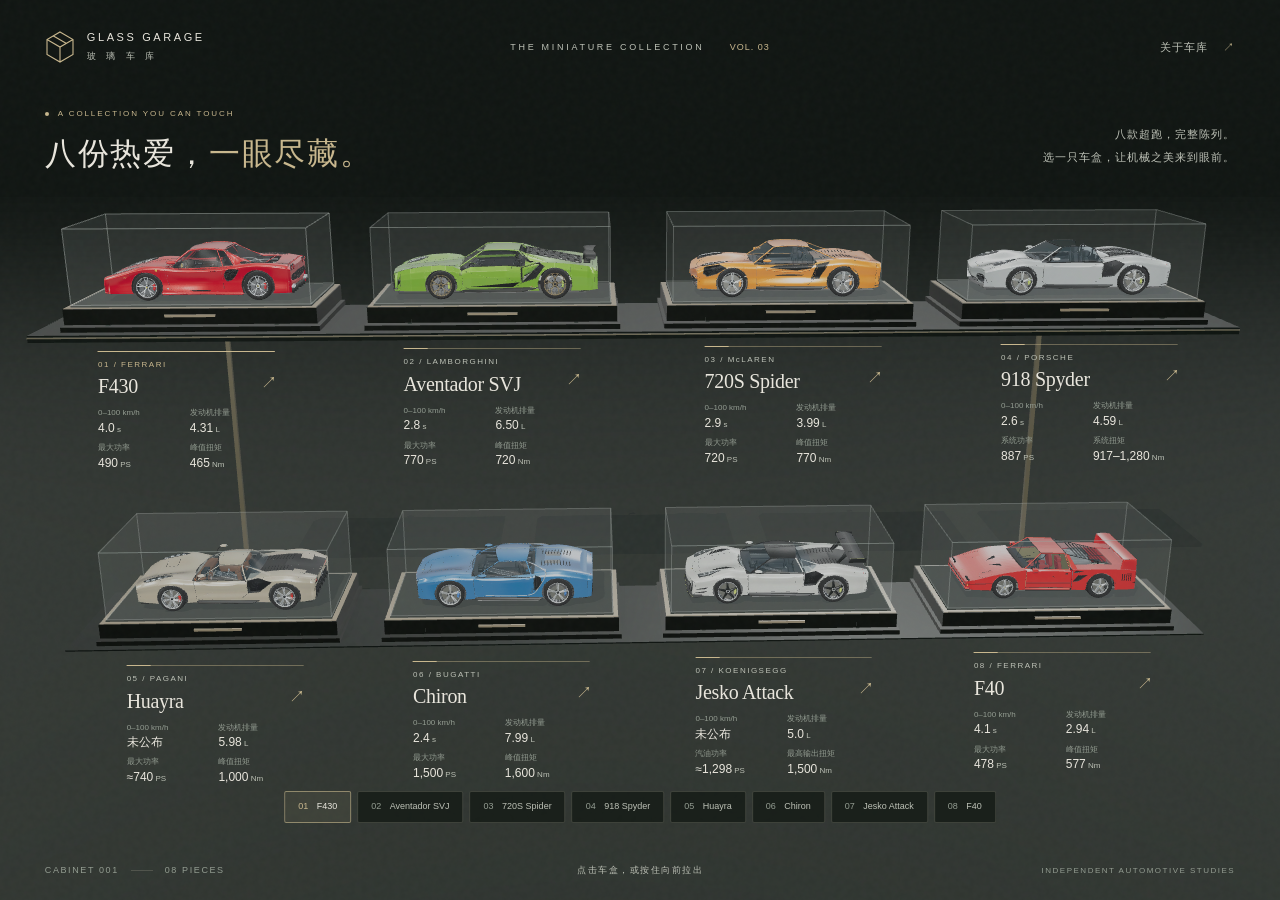
==== commit f9631410: "Add performance cards for eight cars and complete Ferrari F40 experience" ====
--- a/index.html
+++ b/index.html
@@ -1,13 +1,16 @@
 <!doctype html>
 <html lang="zh-CN">
 <head>
-  <meta charset="utf-8"><meta name="viewport" content="width=device-width,initial-scale=1">
+  <meta charset="utf-8"><meta name="viewport" content="width=device-width,initial-scale=1,viewport-fit=cover">
   <meta name="theme-color" content="#111413">
-  <meta name="description" content="七辆超跑同时陈列在玻璃收藏柜。抽出任意车盒，亲手打开车门、探索机械之心与车型专属机构。">
+  <meta name="description" content="八辆超跑同时陈列在玻璃收藏柜。抽出任意车盒，亲手打开车门、探索机械之心与车型专属机构。">
   <title>玻璃车库 · GLASS GARAGE</title>
   <link rel="stylesheet" href="./style.css">
   <link rel="stylesheet" href="./experience.css">
   <link rel="stylesheet" href="./play.css">
+  <link rel="stylesheet" href="./mobile.css">
+  <link rel="stylesheet" href="./mobile-topics.css">
+  <link rel="stylesheet" href="./performance.css">
   <script type="importmap">{"imports":{"three":"./vendor/three/build/three.module.js","three/addons/":"./vendor/three/examples/jsm/"}}</script>
 </head>
 <body data-mode="gallery">
@@ -15,28 +18,31 @@
   <div class="grain" aria-hidden="true"></div>
   <header class="topbar">
     <a class="brand" href="#" id="brand-home" aria-label="返回收藏柜"><svg width="30" height="34" viewBox="0 0 30 34" fill="none" aria-hidden="true"><path d="M15 2 28 9.5v15L15 32 2 24.5v-15L15 2Z M2 9.5 15 17l13-7.5M15 17v15M8.5 6l13 7.5" stroke="currentColor" stroke-width="1.1"/></svg><span>GLASS GARAGE<small>玻 璃 车 库</small></span></a>
-    <div class="collection-title">THE MINIATURE COLLECTION <span>VOL. 02</span></div>
+    <div class="collection-title">THE MINIATURE COLLECTION <span>VOL. 03</span></div>
     <button id="about-button" class="text-button">关于车库 <span>↗</span></button>
   </header>
   <section class="intro" id="intro">
     <p class="eyebrow"><span class="live-dot"></span> A COLLECTION YOU CAN TOUCH</p>
-    <h1>七份热爱，<span>一眼尽藏。</span></h1>
-    <p class="intro-copy">七款超跑，完整陈列。<br>选一只车盒，让机械之美来到眼前。</p>
+    <h1>八份热爱，<span>一眼尽藏。</span></h1>
+    <p class="intro-copy">八款超跑，完整陈列。<br>选一只车盒，让机械之美来到眼前。</p>
     <div class="intro-rule"></div>
-    <p class="collection-count"><b>07</b><span>款已入藏车模<br><small>手工构建 · 自由探索</small></span></p>
+    <p class="collection-count"><b>08</b><span>款已入藏车模<br><small>手工构建 · 自由探索</small></span></p>
   </section>
   <div id="case-labels" class="case-labels" aria-label="选择收藏车盒">
     <button class="case-label" data-car="f430" aria-label="拉出 Ferrari F430 车盒"><span class="case-number">01 / FERRARI</span><strong>F430</strong><span class="case-action">拉出车盒 <i>↗</i></span></button>
     <button class="case-label" data-car="svj" aria-label="拉出 Aventador SVJ 车盒"><span class="case-number">02 / LAMBORGHINI</span><strong>Aventador SVJ</strong><span class="case-action">拉出车盒 <i>↗</i></span></button>
   </div>
   <nav class="mobile-picker" aria-label="快捷定位收藏车盒"><button data-browse="f430" class="selected">01 <span>F430</span></button><button data-browse="svj">02 <span>Aventador SVJ</span></button></nav>
-  <nav id="gallery-paging" class="gallery-paging" aria-label="选择收藏车盒" hidden><button id="page-prev" aria-label="上一辆">←</button><span id="mobile-car-name">F430</span><output id="page-status" aria-live="polite">01 / 07</output><button id="page-next" aria-label="下一辆">→</button></nav>
+  <nav id="gallery-paging" class="gallery-paging" aria-label="选择收藏车盒" hidden><button id="page-prev" aria-label="上一辆">←</button><span id="mobile-car-name">F430</span><output id="page-status" aria-live="polite">01 / 08</output><button id="page-next" aria-label="下一辆">→</button></nav>
   <button class="mobile-pull primary" id="mobile-pull">拉出这只车盒 <span>↗</span></button>
+  <p id="mobile-gesture-hint" class="mobile-gesture-hint" hidden>左右滑动切换 · 轻点拉出车盒</p>
+  <button id="mobile-panel-toggle" class="mobile-panel-toggle" aria-expanded="true" aria-controls="controls" hidden><span>收起操作区</span><span aria-hidden="true">⌄</span></button>
   <section class="exhibit-heading" id="exhibit-heading" hidden>
     <button id="return-button" class="return-button">← <span>放回车盒</span></button>
     <p id="car-brand" class="eyebrow"></p><h2 id="car-title"></h2>
     <p id="car-description"></p>
-    <dl class="car-facts" id="car-facts"></dl>
+    <dl class="car-facts" id="car-facts"></dl>
+    <section id="vehicle-performance" class="vehicle-performance" aria-label="车型性能参数"></section>
   </section>
   <section class="controls" id="controls" aria-label="车模交互" hidden>
     <div class="controls-heading"><span>细节，值得亲手打开。</span><button id="reset-car" class="text-button">复位 ↺</button></div>
@@ -135,8 +141,8 @@
   <div class="loading" id="loading" role="status"><span class="loading-orbit"></span><span id="loading-text">正在陈列车盒</span><small id="loading-progress"></small></div>
   <div class="notice" id="notice" role="status" aria-live="polite"></div>
   <div class="scene-error" id="scene-error" hidden><h2>车模暂时没有载入</h2><p id="error-text"></p><button id="retry-button" class="primary">重新载入</button></div>
-  <footer class="bottom-bar"><span class="footer-index">CABINET 001 <i></i> <span id="footer-count">07 PIECES</span></span><span id="gesture-hint">点击车盒，或按住向前拉出</span><span class="edition">INDEPENDENT AUTOMOTIVE STUDIES</span></footer>
-  <dialog id="about-dialog"><button class="dialog-close" id="close-about" aria-label="关闭">×</button><p class="eyebrow">ABOUT THE COLLECTION</p><h2>把车库，缩小成一份珍藏。</h2><p>玻璃车库是一座独立制作的互动模型收藏室。七只车盒，每辆车都有自己的机械主题。选中车盒，抽出底座；每一次旋转、开门与机构演示，都由你掌握。</p><div class="about-steps"><span><b>01</b>挑选车盒</span><span><b>02</b>拉出与揭盖</span><span><b>03</b>探索与放回</span></div><p class="about-small">模型依公开比例独立构建，属于展示性近似，并非厂方工程模型。展示配色为观赏选项。未公开的机构尺寸、轨迹和控制标定采用教学示意；各专题提供原厂资料来源。</p><a href="./credits.html" class="text-link" target="_blank" rel="noopener">模型与资料说明 ↗</a></dialog>
+  <footer class="bottom-bar"><span class="footer-index">CABINET 001 <i></i> <span id="footer-count">08 PIECES</span></span><span id="gesture-hint">点击车盒，或按住向前拉出</span><span class="edition">INDEPENDENT AUTOMOTIVE STUDIES</span></footer>
+  <dialog id="about-dialog"><button class="dialog-close" id="close-about" aria-label="关闭">×</button><p class="eyebrow">ABOUT THE COLLECTION</p><h2>把车库，缩小成一份珍藏。</h2><p>玻璃车库是一座独立制作的互动模型收藏室。八只车盒，每辆车都有自己的机械主题。选中车盒，抽出底座；每一次旋转、开门与机构演示，都由你掌握。</p><div class="about-steps"><span><b>01</b>挑选车盒</span><span><b>02</b>拉出与揭盖</span><span><b>03</b>探索与放回</span></div><p class="about-small">模型依公开比例独立构建，属于展示性近似，并非厂方工程模型。展示配色为观赏选项。未公开的机构尺寸、轨迹和控制标定采用教学示意；各专题提供原厂资料来源。</p><a href="./credits.html" class="text-link" target="_blank" rel="noopener">模型与资料说明 ↗</a></dialog>
   <script type="module" src="./app.js"></script>
 </body>
 </html>
--- a/style.css
+++ b/style.css
@@ -298,7 +298,7 @@
   .mobile-pull { bottom:73px; }
 }
 
-/* The desktop collection is one cabinet: three upper cases, four lower cases. */
+/* The desktop collection is one cabinet with two complete rows. */
 @media (min-width: 761px) {
   .intro { top: 108px; width: 93vw; }
   .intro h1 { margin: 12px 0 0; font-size: clamp(30px, 2.45vw, 42px); line-height: 1.35; letter-spacing: 1.8px; }
--- a/mobile.css
+++ b/mobile.css
@@ -0,0 +1,142 @@
+/* The canvas occupies the clear observation area. Controls never cover the model. */
+.mobile-panel-toggle, .mobile-gesture-hint { display:none; }
+@media (max-width:900px), (max-width:1100px) and (pointer:coarse) {
+  :root {
+    --safe-top:env(safe-area-inset-top,0px);
+    --safe-bottom:env(safe-area-inset-bottom,0px);
+    --mobile-gutter:max(14px,env(safe-area-inset-left,0px),env(safe-area-inset-right,0px));
+    --mobile-panel-height:clamp(220px,35vh,320px);
+    --mobile-stage-top:calc(176px + var(--safe-top));
+    --mobile-stage-bottom:calc(var(--mobile-panel-height) + 72px + var(--safe-bottom));
+  }
+  html, body { height:100%; height:100dvh; overscroll-behavior:none; }
+  body { -webkit-text-size-adjust:100%; }
+  button, a, summary, select { touch-action:manipulation; }
+  button:focus-visible, a:focus-visible, summary:focus-visible { outline-offset:2px; }
+  .topbar { padding:calc(10px + var(--safe-top)) var(--mobile-gutter) 8px; min-height:64px; }
+  .brand { gap:8px; font-size:9px; letter-spacing:1.8px; min-height:44px; }
+  .brand svg { width:24px; height:28px; }
+  .brand small { font-size:8px; padding-top:5px; letter-spacing:3px; }
+  .collection-title, .bottom-bar, .case-labels, .intro-rule, .collection-count { display:none; }
+  .topbar .text-button { min-height:44px; padding:0 4px; font-size:11px; }
+  .intro { top:calc(82px + var(--safe-top)); left:var(--mobile-gutter); right:var(--mobile-gutter); width:auto; }
+  .intro .eyebrow { font-size:7px; letter-spacing:1.5px; }
+  .intro h1 { font-size:29px; margin:8px 0; line-height:1.35; letter-spacing:1px; }
+  .intro-copy { position:static; text-align:left; font-size:10px; line-height:1.8; }
+  .intro-copy br { display:none; }
+  #stage { inset:var(--mobile-stage-top) 0 var(--mobile-stage-bottom); }
+  body[data-mode="gallery"] #stage { top:calc(181px + var(--safe-top)); bottom:calc(220px + var(--safe-bottom)); }
+  #stage canvas { width:100%; height:100%; }
+  #stage { -webkit-mask-image:linear-gradient(transparent,#000 16px,#000 calc(100% - 16px),transparent); mask-image:linear-gradient(transparent,#000 16px,#000 calc(100% - 16px),transparent); }
+  .gallery-paging { display:flex; left:var(--mobile-gutter); right:var(--mobile-gutter); bottom:calc(148px + var(--safe-bottom)); height:44px; gap:10px; justify-content:space-between; }
+  .gallery-paging button { width:44px; height:44px; flex:0 0 44px; font-size:19px; }
+  #mobile-car-name { display:block; flex:1; min-width:0; margin:0; font:20px/1.15 Georgia,serif; color:var(--paper); }
+  #page-status { font-size:10px; white-space:nowrap; }
+  .mobile-picker { display:flex; left:var(--mobile-gutter); right:var(--mobile-gutter); bottom:calc(83px + var(--safe-bottom)); transform:none; max-width:none; gap:7px; padding:4px 2px 6px; overflow-x:auto; overscroll-behavior-x:contain; scroll-padding:2px; scrollbar-width:thin; }
+  .mobile-picker button { min-height:44px; padding:10px 13px; border-radius:22px; font-size:10px; }
+  .mobile-picker button span { font-size:11px; }
+  .mobile-pull { display:flex; position:fixed; z-index:5; align-items:center; justify-content:space-between; left:var(--mobile-gutter); right:var(--mobile-gutter); bottom:calc(19px + var(--safe-bottom)); transform:none; width:auto; min-height:48px; padding:12px 18px; font-size:12px; background:rgba(200,183,142,.1); }
+  .mobile-gesture-hint { display:block; position:fixed; bottom:calc(202px + var(--safe-bottom)); left:0; right:0; margin:0; text-align:center; color:var(--quiet); font-size:10px; line-height:18px; letter-spacing:.6px; pointer-events:none; }
+  body[data-mode="exhibit"] .mobile-gesture-hint { top:calc(var(--mobile-stage-top) + 2px); bottom:auto; z-index:2; }
+  .exhibit-heading, body[data-section] .exhibit-heading { top:calc(74px + var(--safe-top)); left:var(--mobile-gutter); right:var(--mobile-gutter); width:auto; min-height:50px; }
+  .exhibit-heading .eyebrow { font-size:8px; letter-spacing:1.8px; }
+  #exhibit-heading h2 { margin:4px 0 0; font-size:clamp(23px,6.4vw,32px); line-height:1.2; letter-spacing:-.6px; padding-right:104px; }
+  #car-description, .car-facts { display:none; }
+  .return-button { position:absolute; right:0; top:0; min-width:92px; min-height:44px; padding:0 6px; margin:0; gap:7px; border:1px solid var(--line); border-radius:3px; background:rgba(18,25,20,.7); justify-content:center; }
+  .return-button span { font-size:11px; letter-spacing:0; }
+  #experience-nav { position:fixed; top:calc(130px + var(--safe-top)); left:var(--mobile-gutter); right:var(--mobile-gutter); width:auto; max-width:none; bottom:auto; display:grid; grid-template-columns:repeat(var(--topic-count,4),minmax(0,1fr)); transform:none; padding:3px; gap:2px; }
+  #experience-nav button { min-width:0; min-height:38px; padding:6px 2px; font-size:11px; letter-spacing:0; }
+  /* The nav's total hit region is 44px; each button is also at least 44px. */
+  #experience-nav button { min-height:44px; }
+  :root { --mobile-stage-top:calc(186px + var(--safe-top)); }
+  #controls, #story-panel, #engine-panel, #lab-panel {
+    position:fixed; top:auto; left:var(--mobile-gutter); right:var(--mobile-gutter); bottom:calc(12px + var(--safe-bottom)); width:auto;
+    height:var(--mobile-panel-height); max-height:none; min-height:0; margin:0; padding:12px 14px 18px;
+    overflow-y:auto; overflow-x:hidden; overscroll-behavior-y:contain; -webkit-overflow-scrolling:touch; touch-action:pan-y;
+    border:1px solid rgba(205,200,178,.25); border-radius:8px; background:rgba(19,27,21,.97); backdrop-filter:blur(14px); animation:none;
+    scrollbar-width:thin; scrollbar-color:#58604f transparent;
+  }
+  .mobile-panel-toggle { display:flex; align-items:center; justify-content:center; gap:18px; position:fixed; z-index:9; left:var(--mobile-gutter); right:var(--mobile-gutter); bottom:calc(var(--mobile-panel-height) + 20px + var(--safe-bottom)); height:44px; padding:0 18px; color:var(--gold); font-size:11px; letter-spacing:.5px; border:1px solid var(--line); border-radius:7px; background:rgba(19,27,21,.96); }
+  .mobile-panel-toggle span:last-child { font-size:18px; }
+  body[data-panel-collapsed="true"] { --mobile-stage-bottom:calc(68px + var(--safe-bottom)); }
+  body[data-panel-collapsed="true"] :is(#controls,#story-panel,#engine-panel,#lab-panel) { display:none; }
+  body[data-panel-collapsed="true"] .mobile-panel-toggle { bottom:calc(14px + var(--safe-bottom)); }
+  .controls-heading { padding:0 0 8px; font-size:11px; }
+  .controls-heading .text-button { font-size:11px; min-width:44px; min-height:44px; }
+  .part-controls { gap:8px; }
+  .part-controls button { min-height:44px; padding:10px; font-size:12px; }
+  .controls-row { margin-top:8px; padding-bottom:8px; }
+  .controls-row button { min-height:44px; font-size:12px; padding:6px 8px; }
+  .controls-row #open-all { justify-content:center; }
+  .switch { flex-shrink:0; }
+  .paint-row { margin-top:8px; }
+  .paint-row>span { font-size:11px; }
+  #paint-controls { gap:3px; }
+  #paint-controls button { width:44px; height:44px; border:0; outline-offset:-7px; background:radial-gradient(circle,var(--paint,var(--swatch,#afb7ac)) 0 10px,transparent 11px); background-color:transparent!important; }
+  #paint-controls button:hover { transform:none; }
+  #controls .view-controls { position:static; width:100%; max-width:none; display:grid; grid-template-columns:repeat(5,minmax(0,1fr)); transform:none; margin:12px 0 0; padding:3px; gap:0; border:1px solid var(--line); background:rgba(19,27,21,.65); }
+  #controls .view-controls>span { display:none; }
+  #controls .view-controls button { min-height:44px; min-width:0; padding:6px 1px; font-size:10px; }
+  .motion-details { margin-top:10px; padding-top:0; font-size:12px; }
+  .motion-details summary { min-height:44px; align-content:center; padding:12px 0; }
+  .motion-select select { min-height:44px; min-width:0; font-size:16px; }
+  .motion-select button { min-height:44px; min-width:48px; }
+  #motion-progress { height:44px; margin:0; touch-action:pan-y; }
+  .engine-caption { display:none!important; }
+  .loading { top:calc(64px + var(--safe-top)); max-width:calc(100% - 28px); padding:8px 12px; gap:7px; }
+  .notice, body[data-mode="gallery"] .notice { top:calc(181px + var(--safe-top)); bottom:auto; max-width:calc(100% - 32px); font-size:11px; padding:6px 10px; }
+  .pull-cue { bottom:calc(222px + var(--safe-bottom)); }
+  .scene-error { padding:22px; }
+  .scene-error .primary { min-height:44px; }
+  dialog { max-height:calc(100vh - 32px - var(--safe-top) - var(--safe-bottom)); max-height:calc(100dvh - 32px - var(--safe-top) - var(--safe-bottom)); overflow-y:auto; padding:44px 24px 28px; }
+  .dialog-close { width:44px; height:44px; right:8px; top:4px; }
+  dialog .text-link { min-height:44px; align-content:center; }
+}
+@media (max-width:900px) and (max-height:700px) and (orientation:portrait) {
+  :root { --mobile-panel-height:clamp(168px,29vh,190px); }
+  .intro { top:calc(72px + var(--safe-top)); }
+  .intro h1 { font-size:27px; }
+  .intro-copy { display:none; }
+  body[data-mode="gallery"] #stage { top:calc(145px + var(--safe-top)); }
+  .exhibit-heading, body[data-section] .exhibit-heading { top:calc(64px + var(--safe-top)); }
+  #experience-nav { top:calc(120px + var(--safe-top)); }
+  :root { --mobile-stage-top:calc(176px + var(--safe-top)); }
+}
+/* Landscape phones have a side panel; collapsing it returns the width to the model. */
+@media (max-width:900px) and (max-height:600px) and (orientation:landscape), (max-width:1100px) and (max-height:600px) and (orientation:landscape) and (pointer:coarse) {
+  :root { --mobile-side:clamp(270px,38vw,340px); --mobile-stage-top:calc(162px + var(--safe-top)); --mobile-stage-bottom:12px; }
+  .topbar { width:calc(100% - var(--mobile-side) - 20px); min-height:52px; padding-top:calc(4px + var(--safe-top)); }
+  .brand small { display:none; }
+  .exhibit-heading, body[data-section] .exhibit-heading { top:calc(58px + var(--safe-top)); right:calc(var(--mobile-side) + 28px); }
+  #exhibit-heading h2 { font-size:23px; padding-right:102px; }
+  #experience-nav { top:calc(107px + var(--safe-top)); right:calc(var(--mobile-side) + 28px); }
+  #stage { right:calc(var(--mobile-side) + 24px); }
+  #controls, #story-panel, #engine-panel, #lab-panel { top:calc(12px + var(--safe-top)); bottom:calc(66px + var(--safe-bottom)); left:auto; right:var(--mobile-gutter); width:var(--mobile-side); height:auto; padding:10px 12px 16px; }
+  .mobile-panel-toggle { left:auto; right:var(--mobile-gutter); width:var(--mobile-side); bottom:calc(12px + var(--safe-bottom)); }
+  body[data-panel-collapsed="true"] #stage { right:0; bottom:calc(62px + var(--safe-bottom)); }
+  body[data-panel-collapsed="true"] .mobile-panel-toggle { bottom:calc(12px + var(--safe-bottom)); width:180px; }
+  body[data-panel-collapsed="true"] :is(.topbar,#exhibit-heading,#experience-nav) { right:var(--mobile-gutter); width:auto; }
+  body[data-panel-collapsed="true"] .topbar { width:100%; }
+  .intro { top:calc(66px + var(--safe-top)); right:calc(var(--mobile-side) + 24px); }
+  .intro h1 { font-size:25px; }
+  .intro-copy { display:none; }
+  body[data-mode="gallery"] #stage { top:calc(132px + var(--safe-top)); right:calc(var(--mobile-side) + 24px); bottom:18px; }
+  .gallery-paging { left:auto; right:var(--mobile-gutter); width:var(--mobile-side); bottom:calc(177px + var(--safe-bottom)); gap:8px; }
+  #mobile-car-name { font-size:18px; }
+  .mobile-picker { left:auto; right:var(--mobile-gutter); width:var(--mobile-side); bottom:calc(91px + var(--safe-bottom)); }
+  .mobile-pull { left:auto; right:var(--mobile-gutter); width:var(--mobile-side); bottom:calc(24px + var(--safe-bottom)); }
+  .mobile-gesture-hint { left:auto; right:var(--mobile-gutter); width:var(--mobile-side); bottom:calc(237px + var(--safe-bottom)); }
+  body[data-mode="exhibit"] .mobile-gesture-hint { left:0; right:calc(var(--mobile-side) + 24px); width:auto; }
+  body[data-mode="exhibit"][data-panel-collapsed="true"] .mobile-gesture-hint { right:0; }
+  .notice, body[data-mode="gallery"] .notice { top:auto; bottom:14px; left:14px; transform:none; max-width:calc(100% - var(--mobile-side) - 42px); }
+  .loading { top:8px; left:auto; right:14px; transform:none; }
+  .pull-cue { bottom:18px; left:25%; }
+}
+@supports (height:100dvh) {
+  @media (max-width:900px), (max-width:1100px) and (pointer:coarse) {
+    :root { --mobile-panel-height:clamp(220px,35dvh,320px); }
+  }
+  @media (max-width:900px) and (max-height:700px) and (orientation:portrait) {
+    :root { --mobile-panel-height:clamp(168px,29dvh,190px); }
+  }
+}
--- a/mobile-topics.css
+++ b/mobile-topics.css
@@ -0,0 +1,139 @@
+/* Content and touch affordances only. mobile.css owns the compact panel layout. */
+@media (max-width: 900px), (max-width: 1100px) and (pointer: coarse) {
+  .topic-panel {
+    overflow-wrap: anywhere;
+    scroll-padding-block: 64px 16px;
+  }
+
+  .topic-panel :is(button, select, summary) {
+    min-height: 44px;
+    min-width: 44px;
+    touch-action: manipulation;
+  }
+
+  .topic-panel button { font-size: 12px; }
+  .topic-panel .text-button { padding: 8px; }
+  .topic-panel .topic-copy { font-size: 13px; line-height: 1.8; }
+  .topic-panel :is(h3, h4) { overflow-wrap: anywhere; }
+  .topic-panel h3 { font-size: 21px; line-height: 1.35; }
+  .topic-panel :is(.engine-panel-title, .lab-heading) { gap: 8px; }
+  .topic-panel :is(.engine-panel-title, .lab-heading) .eyebrow { line-height: 1.6; }
+  .topic-panel :is(.topic-sources, .engine-sources) { gap: 2px 12px; }
+  .topic-panel .topic-sources a {
+    display: inline-flex;
+    align-items: center;
+    min-height: 44px;
+    padding-block: 7px;
+    font-size: 11px;
+  }
+
+  .topic-panel .story-tabs { margin-block: 10px 16px; gap: 7px; }
+  .topic-panel .story-tabs button { padding: 8px; }
+  .topic-panel .story-family { flex-wrap: wrap; row-gap: 12px; }
+  .topic-panel .story-family .family-node { min-width: 70px; }
+  .topic-panel .story-family :is(strong, b) { font-size: 15px; }
+  .topic-panel .story-bottom { align-items: flex-start; flex-wrap: wrap; gap: 8px; }
+  .topic-panel .story-bottom .text-button { margin-left: auto; }
+  .topic-panel .aero-controls { gap: 7px; }
+  .topic-panel :is(.story-aero, .engine-learning) summary {
+    padding-block: 12px;
+    line-height: 1.6;
+  }
+
+  .topic-panel .engine-mode-tabs {
+    position: sticky;
+    top: 0;
+    z-index: 3;
+    grid-template-columns: 1fr 1.3fr .9fr;
+    margin-top: 9px;
+    padding: 4px;
+    gap: 3px;
+    background: #1b261f;
+    box-shadow: 0 -14px 0 #1b261f, 0 5px 14px rgba(9, 15, 10, .24);
+  }
+  .topic-panel .engine-mode-tabs button {
+    min-width: 0;
+    padding: 8px 4px;
+    font-size: 12px;
+    line-height: 1.45;
+  }
+  .topic-panel .engine-hotspot-list { gap: 8px; margin-top: 13px; }
+  .topic-panel .engine-hotspot-list button { padding: 9px; font-size: 12px; }
+  .topic-panel .engine-hotspot-list button b { font-size: 11px; }
+  .topic-panel .engine-playback { gap: 10px; align-items: flex-end; flex-wrap: wrap; }
+  .topic-panel .engine-play { flex: 1 1 125px; }
+  .topic-panel .speed-label { flex: 1 1 125px; font-size: 11px; }
+  .topic-panel .speed-label select { width: 100%; font-size: 13px; }
+  .topic-panel .angle-heading { margin-top: 17px; font-size: 12px; }
+  .topic-panel input[type="range"] {
+    height: 44px;
+    min-height: 44px;
+    margin-top: 2px;
+    touch-action: pan-y;
+  }
+  .topic-panel input[type="range"]::-webkit-slider-thumb {
+    width: 24px;
+    height: 24px;
+    margin-top: -10.5px;
+  }
+  .topic-panel input[type="range"]::-moz-range-thumb { width: 21px; height: 21px; }
+  .topic-panel .cylinder-buttons { gap: 12px; }
+  .topic-panel .cylinder-bank {
+    grid-template-columns: repeat(4, minmax(44px, 1fr));
+    gap: 7px;
+  }
+  .topic-panel .cylinder-bank-label {
+    grid-column: 1 / -1;
+    font-size: 11px;
+    color: var(--muted);
+  }
+  .topic-panel .cylinder-bank button { min-width: 44px; padding: 8px 5px; }
+  .topic-panel .cylinder-bank button i { width: 7px; height: 7px; }
+  .topic-panel :is(.teaching-note, .engine-specs, .lab-control-description) {
+    font-size: 11px;
+    line-height: 1.8;
+  }
+  .topic-panel .assembly-modules { gap: 8px; }
+  .topic-panel .assembly-modules button { min-height: 64px; padding: 10px; }
+  .topic-panel .assembly-modules b { font-size: 12px; line-height: 1.5; }
+  .topic-panel .assembly-modules small { font-size: 11px; line-height: 1.5; }
+  .topic-panel .assembly-actions { gap: 8px; }
+  .topic-panel .assembly-test { width: 100%; margin-top: 8px; }
+  .topic-panel .topic-error .primary { min-height: 44px; }
+  .topic-panel .lab-controls { gap: 17px; }
+  .topic-panel :is(.lab-control legend, .lab-range-heading) { font-size: 12px; }
+  .topic-panel .lab-choices { gap: 8px; }
+  .topic-panel .lab-choices button { min-height: 44px; padding: 9px 11px; font-size: 12px; }
+  .topic-panel .lab-action-button { min-height: 48px; padding: 12px; line-height: 1.5; }
+  .topic-panel .lab-readouts { gap: 14px 10px; }
+  .topic-panel .lab-readouts dt { font-size: 11px; line-height: 1.5; }
+  .topic-panel .lab-readouts dd { font-size: 16px; }
+
+  .engine-labels button {
+    width: 44px;
+    height: 44px;
+    min-width: 44px;
+    min-height: 44px;
+    padding: 0;
+    gap: 0;
+    border-radius: 50%;
+    touch-action: manipulation;
+  }
+  #engine-labels button b {
+    width: 44px;
+    height: 44px;
+    flex-basis: 44px;
+    font-size: 12px;
+    font-weight: 600;
+    background: rgba(16, 25, 18, .95);
+    box-shadow: 0 2px 10px rgba(0, 0, 0, .25);
+  }
+  #engine-labels button[aria-pressed="true"] b {
+    color: #18211a;
+    background: var(--gold);
+    box-shadow: 0 0 0 4px rgba(200, 183, 142, .12);
+  }
+  .engine-labels button span:last-child { display: none; }
+  .engine-labels button::after { background: rgba(222, 205, 160, .8); }
+  .engine-labels button:focus-visible { outline: 2px solid var(--gold); outline-offset: 3px; }
+}
--- a/performance.css
+++ b/performance.css
@@ -0,0 +1,57 @@
+/* Data stays readable in the free-view panel, without obscuring the model. */
+.vehicle-performance { width:100%; pointer-events:auto; margin-top:12px; color:var(--paper); }
+.performance-card { position:relative; border:1px solid var(--line); border-radius:4px; padding:10px 11px 0; background:rgba(18,25,21,.84); backdrop-filter:blur(16px); }
+.performance-card>header { display:flex; align-items:baseline; justify-content:space-between; gap:8px; padding-bottom:9px; }
+.performance-card>header strong { flex:none; font-size:10px; color:var(--gold); font-weight:500; letter-spacing:.8px; }
+.performance-card>header>span { font-size:8px; color:var(--quiet); line-height:1.5; text-align:right; }
+.performance-grid { display:grid; grid-template-columns:repeat(3,minmax(0,1fr)); gap:0; margin:0; }
+.performance-metric { min-width:0; padding:9px 5px 8px; border-top:1px solid var(--line); }
+.performance-metric:nth-child(3n+1) { padding-left:0; }
+.performance-metric dt { margin:0 0 5px; color:var(--muted); font-size:9px; line-height:1.4; letter-spacing:0; }
+.performance-metric dd { display:flex; flex-wrap:wrap; align-items:baseline; gap:3px; margin:0; min-height:25px; font-variant-numeric:tabular-nums; }
+.performance-metric dd b { font:400 21px/1.1 Arial,sans-serif; letter-spacing:-.7px; }
+.performance-metric dd>span { color:var(--gold); font:10px/1.3 Arial,sans-serif; }
+.performance-metric>small { display:block; font-size:8px; color:var(--quiet); line-height:1.65; overflow-wrap:anywhere; }
+.performance-metric--compact dd b { font:400 13px/1.5 Arial,"Microsoft YaHei",sans-serif; letter-spacing:0; }
+.performance-fuel { margin:0; padding:7px 0; border-top:1px solid var(--line); color:var(--muted); font-size:9px; line-height:1.6; }
+.performance-fuel b { color:var(--gold); font-weight:400; }
+.performance-notes { position:relative; border-top:1px solid var(--line); }
+.performance-notes summary { display:flex; justify-content:space-between; align-items:center; min-height:32px; cursor:pointer; list-style:none; color:var(--muted); font-size:9px; }
+.performance-notes summary::-webkit-details-marker { display:none; }
+.performance-notes summary span { color:var(--gold); font-size:13px; }
+.performance-notes[open] summary span { transform:rotate(45deg); }
+.performance-notes summary:focus-visible { outline:1px solid var(--gold); outline-offset:2px; }
+.performance-notes-body { position:absolute; z-index:20; top:100%; left:-12px; width:calc(100% + 24px); max-height:240px; overflow:auto; padding:10px 12px 13px; border:1px solid var(--line); border-radius:0 0 4px 4px; background:#172019; box-shadow:0 14px 30px #0006; overscroll-behavior:contain; }
+.performance-notes-body p { margin:0 0 9px; color:var(--muted); font-size:10px; line-height:1.8; }
+.performance-notes-body ul { list-style:none; margin:0; padding:0; }
+.performance-notes-body a { display:block; padding:7px 0; color:var(--gold); font-size:10px; line-height:1.6; overflow-wrap:anywhere; }
+.performance-notes-body>small { display:block; margin-top:8px; font-size:8px; color:var(--quiet); line-height:1.8; }
+.performance-summary { display:grid; grid-template-columns:repeat(2,minmax(0,1fr)); gap:6px 7px; margin:9px 0 0; }
+.performance-summary>span { display:block; min-width:0; }
+.performance-summary small { display:block; font-size:8px; color:var(--quiet); letter-spacing:0; line-height:1.6; }
+.performance-summary b { display:block; font:400 12px/1.35 Arial,"Microsoft YaHei",sans-serif; color:var(--paper); letter-spacing:0; white-space:nowrap; }
+.performance-summary i { font:normal 8px/1.35 Arial,sans-serif; color:var(--muted); }
+body:is([data-section="history"],[data-section="engine"],[data-section="lab"]) .vehicle-performance { display:none; }
+@media (min-width:901px) {
+  body[data-compact="false"]:not(:is([data-section="history"],[data-section="engine"],[data-section="lab"])) .exhibit-heading { top:102px; width:328px; max-width:30vw; }
+  body[data-compact="false"]:not(:is([data-section="history"],[data-section="engine"],[data-section="lab"])) .exhibit-heading .return-button { margin-bottom:12px; }
+  body[data-compact="false"]:not(:is([data-section="history"],[data-section="engine"],[data-section="lab"])) .exhibit-heading h2 { font-size:32px; letter-spacing:-.7px; margin:7px 0 0; }
+  body[data-compact="false"]:not(:is([data-section="history"],[data-section="engine"],[data-section="lab"])) #car-description,
+  body[data-compact="false"]:not(:is([data-section="history"],[data-section="engine"],[data-section="lab"])) .car-facts { display:none; }
+}
+@media (max-width:900px), (max-width:1100px) and (pointer:coarse) {
+  #controls .vehicle-performance { width:100%; margin:0 0 12px; }
+  #controls .performance-card { padding:8px 8px 0; background:rgba(14,20,16,.3); backdrop-filter:none; }
+  #controls .performance-grid { grid-template-columns:repeat(3,minmax(0,1fr)); }
+  #controls .performance-metric { padding-top:8px; padding-bottom:8px; }
+  #controls .performance-metric dt { font-size:10px; }
+  #controls .performance-metric dd b { font-size:21px; }
+  #controls .performance-metric--compact dd b { font-size:13px; }
+  #controls .performance-metric>small { font-size:9px; }
+  #controls .performance-card>header>span { font-size:9px; }
+  #controls .performance-notes summary { min-height:44px; font-size:11px; }
+  #controls .performance-notes-body { position:static; width:auto; max-height:none; padding:6px 0 12px; border:0; box-shadow:none; background:transparent; }
+  #controls .performance-notes-body p { font-size:11px; }
+  #controls .performance-notes-body a { min-height:44px; display:flex; align-items:center; font-size:11px; }
+  #controls .performance-fuel { font-size:10px; }
+}
